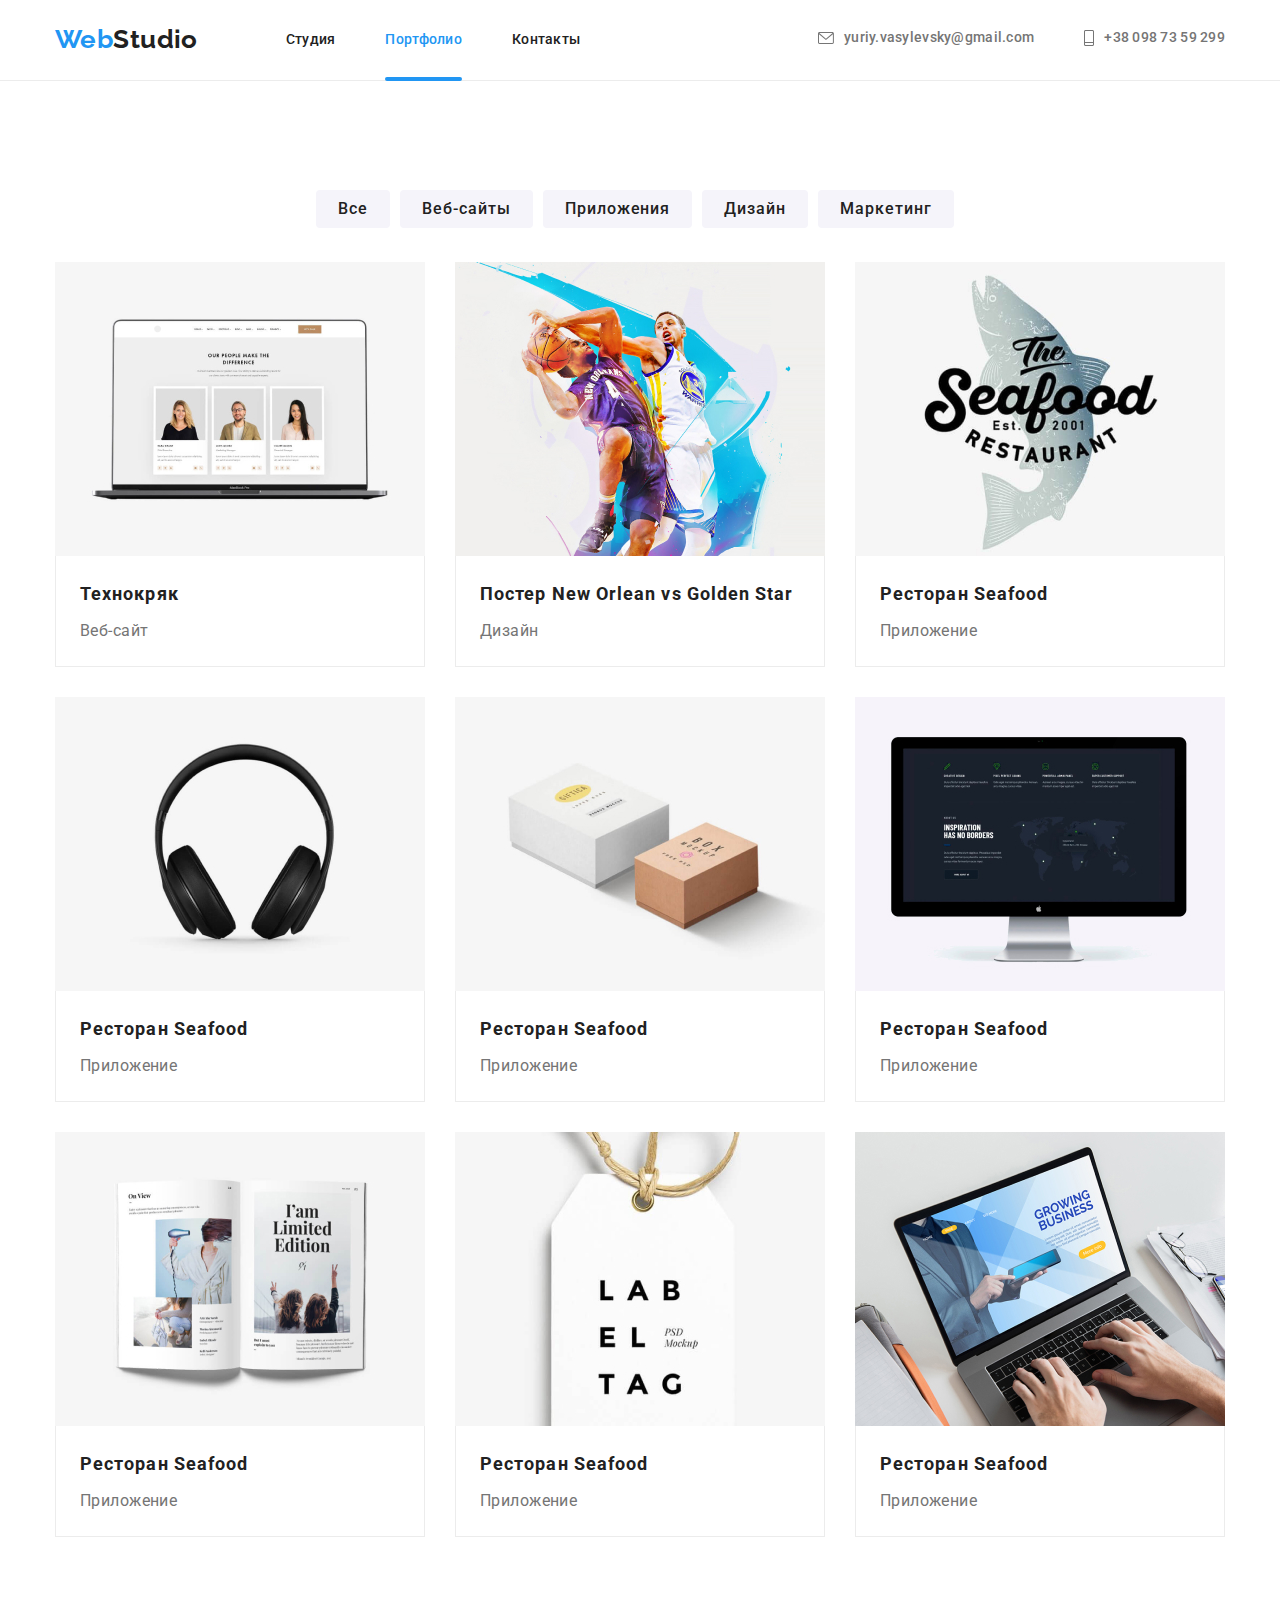
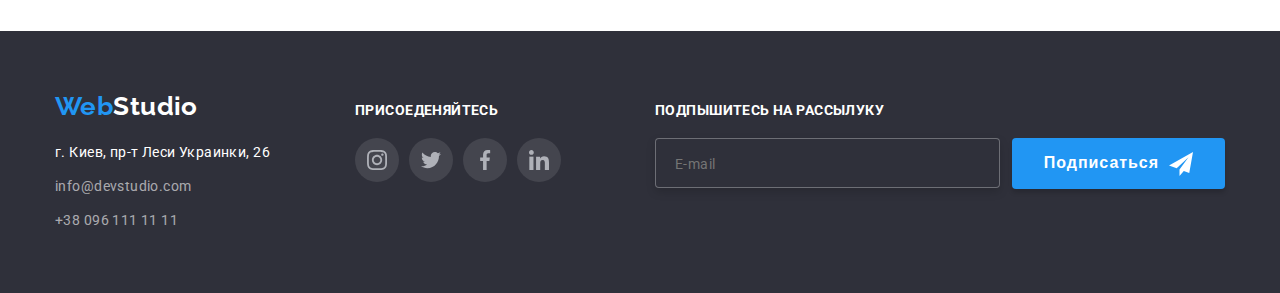
==== portfolio.html @ 7d5b7155 "тест 4" ====
<!DOCTYPE html>
<html lang="ru">

	<head>
		<meta charset="UTF-8">
		<meta http-equiv="X-UA-Compatible" content="IE=edge">
		<meta name="viewport" content="width=device-width, initial-scale=1.0">
		<title> WebStudio </title>
		<link rel="stylesheet" href="https://cdnjs.cloudflare.com/ajax/libs/modern-normalize/1.0.0/modern-normalize.min.css"
			integrity="sha512-ISS7cAi1PEhQ8jnbJpJZMd29NlhNj4AWYyLOSp2CE/CsHxTCu+r+t0D2yoJudVrd0/8fTVPUVDzY5Tvli75u/g=="
			crossorigin="anonymous">
		<link rel="preconnect" href="https://fonts.gstatic.com">
		<link
			href="https://fonts.googleapis.com/css2?family=Raleway:wght@700&family=Roboto:wght@400;500;700;900&display=swap"
			rel="stylesheet">
		<link rel="stylesheet" href="./css/styles.min.css">
	</head>

<body>
	<!-- шапка -->
	<header class="header">
		<div class="container">
			<a href="index.html" class="logo link"> <span class="logo-blue">Web</span>Studio</a>

			<nav class="navigation">
				<ul class="site-nav list">
					<li class="item ">
						<a href="/" class="link link-hover "> Студия </a>
					</li>

					<li class="item">
						<a href="portfolio.html" class="link link-hover current"> Портфолио </a>
					</li>

					<li class="item">
						<a href="/" class="link link-hover"> Контакты </a>
					</li>
				</ul>
			</nav>

			<ul class="contact-nav list">
				<li class="item">
					<a href="mailto:info@devstudio.com" class="link contact-nav-link">
						<svg class="icon-mail icon">
							<use href="./img/sprite.svg#icon-message"></use>
						</svg>
						yuriy.vasylevsky@gmail.com
					</a>
				</li>

				<li class="item">
					<a href="tel:+380961111111" class="link contact-nav-link">
						<svg class="icon-phone icon">
							<use href="./img/sprite.svg#icon-phone"></use>
						</svg>
						+38 098 73 59 299
					</a>
				</li>
			</ul>
		</div>

	</header>

	<!-- основна частина -->
	<Main>

		<!-- radio-button  -->
		<section class="filter">
			<div class="container">
				<ul class="filter-list list">
					<li class="item">
						<button type="button" class="button filter-button"> Все </button>
					</li>

					<li class="item">
						<button type="button" class="button filter-button"> Веб-сайты </button>
					</li>

					<li class="item">
						<button type="button" class="button filter-button"> Приложения </button>
					</li>

					<li class="item">
						<button type="button" class="button filter-button"> Дизайн </button>
					</li>

					<li class="item">
						<button type="button" class="button filter-button"> Маркетинг </button>
					</li>
				</ul>
			</div>
		</section>

		<section class="portfolio-section container section">
			<ul class="portfolio-section-list list grid">

				<li class="grid-item itemm">
					<a href="" class="link shesdov-link">
						<div class="img-expo">
							<img src="img/portfolio/img(7).jpg" alt=" ">
							<div class="portfolio-expo-position">
								<p class="expo-text">
									Технокряк это современная площадка распространения коронавируса.
									Компании используют эту платформу для цифрового шпионажа и атак
									на защищённые сервера конкурентов.
								</p>
							</div>
						</div>
						
						<div class="portfolio-expo">
							<h3 class="title"> Технокряк </h3>
							<p class="text">Веб-сайт</p>
						</div>
					</a>
				</li>

				<li class="grid-item itemm">
					<a href="" class="link shesdov-link">
						<div class="img-expo">
							<img src="img/portfolio/img(8).jpg" alt=" ">
							<div class="portfolio-expo-position">
								<p class="expo-text">
									Технокряк это современная площадка распространения коронавируса.
									Компании используют эту платформу для цифрового шпионажа и атак
									на защищённые сервера конкурентов.
								</p>
							</div>
						</div>
						<div class="portfolio-expo">
							<h3 class="title">Постер New Orlean vs Golden Star</h3>
							<p class="text">Дизайн</p>
						</div>

					</a>
				</li>

				<li class="grid-item itemm">
					<a href="" class="link shesdov-link">
						<div class="img-expo">
							<img src="img/portfolio/img(9).jpg" alt=" ">
							<div class="portfolio-expo-position">
								<p class="expo-text">
									Технокряк это современная площадка распространения коронавируса.
									Компании используют эту платформу для цифрового шпионажа и атак
									на защищённые сервера конкурентов.
								</p>
							</div>
						</div>
						<div class="portfolio-expo">
							<h3 class="title">Ресторан Seafood</h3>
							<p class="text">Приложение</p>
						</div>
					</a>
				</li>

				<li class="grid-item">
					<a href="" class="link shesdov-link">
						<div class="img-expo">
							<img src="img/portfolio/img(10).jpg" alt=" ">
							<div class="portfolio-expo-position">
								<p class="expo-text">
									Технокряк это современная площадка распространения коронавируса.
									Компании используют эту платформу для цифрового шпионажа и атак
									на защищённые сервера конкурентов.
								</p>
							</div>
						</div>
						<div class="portfolio-expo">
							<h3 class="title">Ресторан Seafood</h3>
							<p class="text">Приложение</p>
						</div>
					</a>
				</li>

				<li class="grid-item">
					<a href="" class="link shesdov-link">
						<div class="img-expo">
							<img src="img/portfolio/img(11).jpg" alt=" ">
							<div class="portfolio-expo-position">
								<p class="expo-text">
									Технокряк это современная площадка распространения коронавируса.
									Компании используют эту платформу для цифрового шпионажа и атак
									на защищённые сервера конкурентов.
								</p>
							</div>
						</div>
						<div class="portfolio-expo">
							<h3 class="title">Ресторан Seafood</h3>
							<p class="text">Приложение</p>
						</div>
					</a>
				</li>

				<li class="grid-item">
					<a href="" class="link shesdov-link">
						<div class="img-expo">
							<img src="img/portfolio/img(12).jpg" alt=" ">
							<div class="portfolio-expo-position">
								<p class="expo-text">
									Технокряк это современная площадка распространения коронавируса.
									Компании используют эту платформу для цифрового шпионажа и атак
									на защищённые сервера конкурентов.
								</p>
							</div>
						</div>
						<div class="portfolio-expo">
							<h3 class="title">Ресторан Seafood</h3>
							<p class="text">Приложение</p>
						</div>
					</a>
				</li>

				<li class="grid-item">
					<a href="" class="link shesdov-link">
						<div class="img-expo">
							<img src="img/portfolio/img(13).jpg" alt=" ">
							<div class="portfolio-expo-position">
								<p class="expo-text">
									Технокряк это современная площадка распространения коронавируса.
									Компании используют эту платформу для цифрового шпионажа и атак
									на защищённые сервера конкурентов.
								</p>
							</div>
						</div>
						<div class="portfolio-expo">
							<h3 class="title">Ресторан Seafood</h3>
							<p class="text">Приложение</p>
						</div>
					</a>
				</li>

				<li class="grid-item">
					<a href="" class="link shesdov-link">
						<div class="img-expo">
							<img src="img/portfolio/img(14).jpg" alt=" ">
							<div class="portfolio-expo-position">
								<p class="expo-text">
									Технокряк это современная площадка распространения коронавируса.
									Компании используют эту платформу для цифрового шпионажа и атак
									на защищённые сервера конкурентов.
								</p>
							</div>
						</div>
						<div class="portfolio-expo">
							<h3 class="title">Ресторан Seafood</h3>
							<p class="text">Приложение</p>
						</div>
					</a>
				</li>

				<li class="grid-item">
					<a href="" class="link shesdov-link">
						<div class="img-expo">
							<img src="img/portfolio/img(15).jpg" alt=" ">
							<div class="portfolio-expo-position">
								<p class="expo-text">
									Технокряк это современная площадка распространения коронавируса.
									Компании используют эту платформу для цифрового шпионажа и атак
									на защищённые сервера конкурентов.
								</p>
							</div>
						</div>
						<div class="portfolio-expo">
							<h3 class="title">Ресторан Seafood</h3>
							<p class="text">Приложение</p>
						</div>
					</a>
				</li>
			</ul>
		</section>
	</Main>

	<!-- подвал -->
	<footer class="footer">
		<div class="container">
			<div class="flex">
				<div class="adres">
					<a href="/" class="logo link"> <span class="logo-blue">Web</span>Studio</a>

					<ul class="footer-list list">
						<li class="item">
							<a href="https://g.page/goitua?share" class="link-adres">г. Киев, пр-т Леси Украинки, 26</a>
						</li>

						<li class="item">
							<a href="mailto:info@devstudio.com" class="link"> info@devstudio.com </a>
						</li>

						<li class="item">
							<a href="tel:+380961111111" class="link"> +38 096 111 11 11 </a>
						</li>
					</ul>
				</div>

				<div class="footer-social-list  ">
					<h2 class="footer-section-titlle"> Присоеденяйтесь</h2>

					<ul class="social-list list">
						<li class="social-item">
							<a href="" class="social-link">
								<svg class="social-icon">
									<use href="../img/sprite.svg#icon-instagram"></use>
								</svg>
							</a>
						</li>

						<li class="social-item">
							<a href="" class="social-link">
								<svg class="social-icon">
									<use href="../img/sprite.svg#icon-twitter"></use>
								</svg>
							</a>
						</li>

						<li class="social-item">
							<a href="" class="social-link">
								<svg class="social-icon">
									<use href="../img/sprite.svg#icon-facebook"></use>
								</svg>
							</a>
						</li>

						<li class="social-item">
							<a href="" class="social-link">
								<svg class="social-icon">
									<use href="../img/sprite.svg#icon-linkedin"></use>
								</svg>
							</a>
						</li>
					</ul>
				</div>

				<div class="podpiska">
					<h2 class="footer-section-titlle">Подпышитесь на рассылуку</h2>
					<form class="form">
						<input type="email" class="input-mail" name="mail" id="mail" placeholder=" ">
						<label for="mail" class="label-email">E-mail</label>

						<button type="button" class="button main-button">
							Подписаться
							<svg class="btn-icon">
								<use href="../img/sprite.svg#icon-send"></use>
							</svg>
						</button>
					</form>
				</div>
			</div>
		</div>
	</footer>
</body>

</html>
---- css/styles.min.css ----
:root{--main-text-color: #757575;--main-title-color:  #212121;--main-accente-color: #2196F3;--white-color: #FFFFFF;--maim-bg-color: #F5F4FA;--accente-bg-color: #2F303A;--main-icon-color:#AFB1B8;--grid-item:1;--grid-margin: 30px;--transform-time: 250ms}body{color:var(--main-text-color);font-family:Roboto, sans-serif;letter-spacing:0.03em;font-size:14px;font-style:normal;margin:0}img{display:block;width:100%;height:auto}html{box-sizing:border-box}*,*::before,*::after{box-sizing:inherit}h1,h2,h3,p{margin-top:0;margin-bottom:0}.list{list-style:none;padding-left:0;margin-top:0;margin-bottom:0}.link{text-decoration:none}.visually-hidden{position:absolute !important;clip:rect(1px 1px 1px 1px);clip:rect(1px, 1px, 1px, 1px);padding:0 !important;border:0 !important;height:1px !important;width:1px !important;overflow:hidden}.container{width:100%;padding-left:15px;padding-right:15px;margin-left:auto;margin-right:auto}@media screen and (min-width: 480px){.container{width:480px}}@media screen and (min-width: 768px){.container{width:768px}}@media screen and (min-width: 1200px){.container{width:1200px}}.button{color:var(--main-title-color);background:var(--white-color);font-weight:700;font-size:16px;line-height:1.88;display:flex;align-items:center;letter-spacing:0.06em;transition:color var(--transform-time) linear,background-color var(--transform-time) linear,box-shadow var(--transform-time) linear;border:0;border-radius:4px;cursor:pointer}.main-button{padding:10px 32px;color:var(--white-color);background:var(--main-accente-color);box-shadow:0px 4px 4px rgba(0,0,0,0.15)}.section-hero .button{position:relative;overflow:hidden;margin-top:30px;margin-left:auto;margin-right:auto}.main-button:hover,.main-button:focus{background:var(--white-color);color:var(--main-title-color)}.filter-button{font-family:Roboto, serif;font-weight:500;line-height:1.62;background:var(--maim-bg-color);padding:6px 22px}.filter-button:hover,.filter-button:focus{background:var(--main-accente-color);color:var(--white-color);box-shadow:0px 3px 1px rgba(0,0,0,0.1),0px 1px 2px rgba(0,0,0,0.08),0px 2px 2px rgba(0,0,0,0.12)}.section-hero .button::before,.section-hero .button::after{content:"";display:block;width:20px;height:20px;transition:transform var(--transform-time) linear}.section-hero .button::before{margin-right:10px;background-image:url(../img/svg/twitter.svg)}.section-hero .button::after{position:absolute;left:32px;top:50%;transform:translateY(calc(-50% + 35px));background-image:url(../img/svg/instagram.svg)}.section-hero .button:hover:before{transform:translateY(-35px)}.section-hero .button:hover::after{transform:translateY(-50%)}.logo{color:var(--main-title-color);font-family:Raleway, sans-serif;font-weight:700;font-size:26px;line-height:1.19}@media screen and (min-width: 480px) and (max-width: 1199px){.logo{font-size:24px}}.backdrop{position:fixed;top:0;left:0;width:100%;height:100%;background-color:rgba(48,49,59,0.507);z-index:100;overflow-y:scroll}.modal{position:absolute;top:50%;left:50%;transform:translate(-50%, -50%);width:100%;max-width:528px;background-color:#fff;border-radius:4px;box-shadow:0px 1px 3px rgba(0,0,0,0.12),0px 1px 1px rgba(0,0,0,0.14),0px 2px 1px rgba(0,0,0,0.2)}@media screen and (max-width: 479px){.modal{width:calc(100% - 30px)}}@media screen and (min-width: 480px) and (max-width: 1199px){.modal{width:100%;max-width:450px}}.is-hidden{opacity:0;visibility:hidden;pointer-events:none}.modal .form{position:relative;display:flex;flex-direction:column;padding:40px}.modal .icon{width:18px;height:18px;margin-right:0;fill:#2a2a2a}.btn-close{position:absolute;top:8px;right:8px;z-index:3;width:30px;height:30px;background-color:#fff;border-radius:50%;border:1px solid rgba(0,0,0,0.1);padding:6px 9px 6px 5px}.btn-close:hover .icon,.btn-close:focus .icon{fill:#2196F3}.form-title{font-weight:700;font-size:20px;line-height:1.15;text-align:center;color:#212121;margin-bottom:12px}.form-field{position:relative;display:flex;flex-direction:column;margin-bottom:10px;margin-bottom:10px;font-weight:400;font-size:12px;line-height:1.16;letter-spacing:0.01em;color:var(--main-text-color)}.form-label{margin-bottom:5px;font-weight:400;font-size:12px;line-height:1.16;letter-spacing:0.01em;color:var(--main-text-color)}.form-input{height:40px;border:1px solid rgba(33,33,33,0.2);border-radius:4px;outline-color:var(--main-accente-color);margin-top:4px;padding-left:42px}.form-field:focus-within .form-icon{fill:var(--main-accente-color)}.form-icon{position:absolute;top:50%;left:12px;width:18px;height:18px;fill:black}.textarea{height:120px;width:100%;border:1px solid rgba(33,33,33,0.2);box-sizing:border-box;border-radius:4px;margin-bottom:20px;resize:none;padding:12px 16px;outline-color:var(--main-accente-color);margin-top:4px}.textarea::placeholder{font-weight:400;font-size:12px;line-height:1.16px;letter-spacing:0.01em;color:rgba(117,117,117,0.5);padding:9px 0px}.form-input-checkbox{margin-right:4px}.form-label-checkbox{position:relative;display:flex;align-items:center;justify-content:center;margin-bottom:20px}.form-label-checkbox .text{font-size:14px;letter-spacing:0.03em;font-weight:400;line-height:1.71;color:var(--main-text-color)}@media screen and (max-width: 1199px){.form-label-checkbox .text{font-size:12px}}.check-icon{display:inline-block;max-width:16px;width:100%;height:15px;border:2px solid #212121;background-color:#fff;border-radius:4px;margin-right:9px;cursor:pointer}.form-input-checkbox:checked+.check-icon{background-image:url(../img/form-svg/check.svg);background-color:var(--main-accente-color);background-origin:border-box;background-size:contain;border-color:var(--main-accente-color)}.form-label-checkbox .linck{color:var(--main-accente-color);margin-left:2px}.modal .button{padding:10px 56px;margin-top:30px;margin-left:auto;margin-right:auto}@media screen and (min-width: 480px){.form{display:flex;flex-direction:column;position:relative;width:100%}}@media screen and (min-width: 1200px){.form{display:flex;flex-direction:row;margin-top:0}}.input-mail::placeholder{font-family:Roboto;font-weight:400;font-size:16px;line-height:1.25;display:flex;align-items:center;color:rgba(255,255,255,0.6)}.input-mail{display:flex;padding:15px;width:100%;height:50px;background-color:var(--accente-bg-color);border:1px solid rgba(255,255,255,0.3);filter:drop-shadow(0px 4px 4px rgba(0,0,0,0.15));border-radius:4px;margin-right:12px;outline-color:var(--main-accente-color)}@media screen and (min-width: 768px){.input-mail{width:450px}}@media screen and (min-width: 1200px){.input-mail{max-width:358px;width:100%}}.label-email{position:absolute;top:50%;left:20px;transform:translateY(-50%);transition:transform var(--transform-time) linear}.form:focus-within .label-email,.input-mail:not(:placeholder-shown)+.label-email{transform:translate(-21px, -40px)}.btn-icon{width:24px;height:24px;fill:var(--white-color);margin-left:10px;transition:fill var(--transform-time) linear}.button:hover .btn-icon{fill:var(--main-title-color)}.icon{fill:currentColor;margin-right:10px}.icon-mail{width:16px;height:12px}.icon-phone{width:10px;height:16px}.social-icon{width:20px;height:20px;fill:#AFB1B8;transition:fill var(--transform-time) linear}.social-link{width:44px;height:44px;display:flex;justify-content:center;align-items:center;background-color:var(--white-color);border-radius:50%;transition:background-color var(--transform-time) linear}.social-link:hover .social-icon,.social-link:focus .social-icon{fill:var(--white-color)}.social-link:hover,.social-link:focus{background-color:var(--main-accente-color)}.shesdov-link{display:flex;flex-direction:column;justify-content:stretch}.shesdov-link:hover,.shesdov-link:focus{background:#FFFFFF;box-sizing:border-box;box-shadow:0px 1px 1px rgba(0,0,0,0.12),0px 4px 4px rgba(0,0,0,0.06),1px 4px 6px rgba(0,0,0,0.16)}.img-expo{position:relative;overflow:hidden}.portfolio-expo-position{position:absolute;top:0;width:100%;height:100%;padding-right:24px;padding-left:24px;display:flex;align-items:center;background-color:rgba(33,150,243,0.9);opacity:0;transform:translateY(100%);transition:transform var(--transform-time) linear,opacity var(--transform-time) linear,background-color var(--transform-time) linear}.shesdov-link:hover .portfolio-expo-position{opacity:1;transform:translateY(0%)}.expo-text{font-weight:400;font-size:18px;line-height:1.56;color:#FFFFFF}.icon-menu{width:40px;height:40px}.button-menu{display:inline-flex;margin:0;padding:0;border:none;background-color:transparent;z-index:110}@media screen and (min-width: 768px){.button-menu{display:none}}.button-menu .icon-close-menu{display:none}.button-menu.is-open .icon-close-menu{display:block}.button-menu.is-open .icon-open-menu{display:none}.button-menu.is-open{position:fixed;top:15px;right:15px}.mobile-container{position:relative;height:100%;width:100%;display:flex;flex-direction:column;justify-content:flex-end;padding:48px 40px}.mobile-menu{position:fixed;display:none;top:0;left:0;z-index:100;width:100%;height:100vh;background-color:#fff;overflow:hidden}.mobile-menu.is-open{display:block}.site-nav-mobile{margin-bottom:auto}.site-nav-mobile .link{color:var(--main-title-color);font-weight:500;font-size:40px;line-height:1.14;letter-spacing:0.02em;transition:color var(--transform-time) linear}@media screen and (max-width: 479px){.site-nav-mobile .link{font-size:30px}}.site-nav-mobile .item:not(:last-child){margin-bottom:30px}.contact-nav-mobile .link{color:var(--main-text-color);font-weight:500;font-size:34px;line-height:1.14;letter-spacing:0.02em;transition:color var(--transform-time) linear}@media screen and (max-width: 479px){.contact-nav-mobile .link{font-size:22px}}.contact-nav-mobile .linck-font{font-size:24px}@media screen and (max-width: 479px){.contact-nav-mobile .linck-font{font-size:18px}}.contact-nav-mobile .item{margin-bottom:20px}.mobile-social{display:flex;margin-top:64px}.mobile-social .link{font-weight:500;font-size:18px;line-height:1.22;letter-spacing:0.02em;color:#2196F3}@media screen and (max-width: 479px){.mobile-social .link{font-size:12px}}.mobile-social .item{margin-right:20px}.grid{display:flex;flex-wrap:wrap;margin-top:calc(-1 * var(--grid-margin));margin-left:calc(-1 * var(--grid-margin))}.grid-item{margin-top:var(--grid-margin);margin-left:var(--grid-margin);flex-basis:calc(100% / var(--grid-item) - var(--grid-margin))}.section{padding-bottom:94px}.header{top:0;left:0;right:0;padding-top:24px;padding-bottom:25px;border-bottom:1px solid #ECECEC;background-color:#fff;z-index:100}@media screen and (max-width: 767px){.header{padding-top:5px;padding-bottom:5px}}.header .container{display:flex;align-items:center}@media screen and (max-width: 1199px){.header .container{justify-content:space-between}}@media screen and (min-width: 1200px){.header .container{justify-content:flex-end}}@media screen and (min-width: 1200px){.header .logo{margin-right:88px}}.site-nav .item:not(:last-child),.contact-nav .item:not(:last-child){margin-right:50px}@media screen and (min-width: 480px) and (max-width: 1199px){.contact-nav .item:not(:last-child){margin-right:0}}@media screen and (min-width: 480px) and (max-width: 1199px){.contact-nav .item:last-child{margin-top:10px}}@media screen and (min-width: 1200px){.contact-nav{margin-left:auto}}.site-nav,.contact-nav{display:inline-flex;transition:color var(--transform-time) linear}@media screen and (max-width: 767px){.site-nav,.contact-nav{display:none}}@media screen and (min-width: 768px) and (max-width: 1199px){.contact-nav{flex-direction:column;display:inline-flex}}.logo-blue{color:var(--main-accente-color)}.site-nav .link{color:var(--main-title-color);font-weight:500;font-size:14px;line-height:1.14;letter-spacing:0.02em;transition:color var(--transform-time) linear}.site-nav .link:hover,.site-nav .link:focus,.contact-nav .link:hover,.contact-nav .link:focus{color:var(--main-accente-color)}.contact-nav .link{color:var(--main-text-color);font-weight:500;font-size:14px;line-height:1.14;letter-spacing:0.02em;transition:color var(--transform-time) linear}@media screen and (min-width: 480px) and (max-width: 1199px){.contact-nav .link{font-size:12px}}.contact-nav-link{display:inline-flex;align-items:center}.link-hover:after{position:absolute;content:"";display:block;width:100%;height:4px;background-color:var(--main-accente-color);bottom:-33px;border-radius:4px;opacity:0;transition:opacity var(--transform-time) linear}.link-hover:hover:after{opacity:1}.header .current{color:var(--main-accente-color)}.header .current::after{position:absolute;content:"";display:block;width:100%;height:4px;background-color:currentColor;bottom:-33px;border-radius:4px;opacity:1}.navigation .item{position:relative}.content-hero{max-width:696px;margin-left:auto;margin-right:auto;text-align:center}@media screen and (max-width: 1199px){.content-hero{max-width:360px}}.section-hero{padding-top:200px;padding-bottom:200px;background-image:linear-gradient(#C4C4C4, #C4C4C4);background-image:linear-gradient(rgba(47,48,58,0.4), rgba(47,48,58,0.4)),url(../img/bg/bg.jpg);background-repeat:no-repeat;background-size:cover;max-width:1600px;background-position:center;margin-right:auto;margin-left:auto}.hero-title{color:var(--white-color);font-weight:900;font-size:44px;line-height:1.36;text-align:center;letter-spacing:0.06em;text-transform:uppercase}@media screen and (max-width: 1199px){.hero-title{font-size:26px}}.section-advantages{padding-top:94px;padding-bottom:94px}.section-advantages-list .title{color:var(--main-title-color);font-weight:700;font-size:14px;line-height:1.14;text-transform:uppercase}.section-advantages-list .text{font-weight:400;font-size:14px;line-height:1.71}.section-advantages .grid-item{--grid-item:1}@media screen and (min-width: 768px){.section-advantages .grid-item{--grid-item:2}}@media screen and (min-width: 1200px){.section-advantages .grid-item{--grid-item:4}}.section-advantages-item::before{content:" ";display:block;height:120px;background-position:center;margin-bottom:30px;background-color:var(--maim-bg-color);border-radius:10px;background-repeat:no-repeat}.antenna:before{background-image:url(../img/svg/antenna.svg)}.diagram:before{background-image:url(../img/svg/diagram.svg)}.clock:before{background-image:url(../img/svg/clock.svg)}.astronaut:before{background-image:url(../img/svg/astronaut.svg)}@media screen and (max-width: 1199px){.section-work{display:none;background-color:aqua}}.section-work .grid-item{--grid-item:3}.section-titlle{color:var(--main-title-color);font-weight:700;font-size:36px;line-height:1.17;text-align:center;margin-bottom:50px}.work-thumb{position:relative}.work-position{position:absolute;bottom:0;left:0;width:100%;height:70px;background-color:rgba(47,48,58,0.8);display:flex;align-items:center;justify-content:center}.work-position .footer-section-titlle{margin:0}.section-teem{background-color:var(--maim-bg-color)}.section-teem .grid-item{--grid-item:1}@media screen and (min-width: 768px){.section-teem .grid-item{--grid-item:2}}@media screen and (min-width: 1200px){.section-teem .grid-item{--grid-item:4}}.section-teem-list .title{color:var(--main-title-color);font-weight:500;font-size:16px;line-height:1.19;text-align:center}.section-teem-list .text{font-weight:400;font-size:16px;line-height:19px;text-align:center}.team-expo .title{text-align:center;padding-top:30px;padding-bottom:10px}.team-expo .text{padding-bottom:30px;margin:0}.team-expo{text-align:center}.section-teem-list .item{background:#FFFFFF;box-shadow:0px 1px 3px rgba(0,0,0,0.12),0px 1px 1px rgba(0,0,0,0.14),0px 2px 1px rgba(0,0,0,0.2);border-radius:0px 0px 4px 4px}.social-list{display:inline-flex;text-align:center;margin-bottom:30px}.social-item:not(:last-child){margin-right:10px}.client-link{border:1px solid var(--main-icon-color);fill:var(--main-icon-color);border-radius:4px;height:90px;display:flex;justify-content:center;align-items:center;transition:border var(--transform-time) linear}.section-client .grid-item{--grid-item:2}@media screen and (min-width: 768px){.section-client .grid-item{--grid-item:3}}@media screen and (min-width: 1200px){.section-client .grid-item{--grid-item:6}}.client-link .icon{fill:var(--main-text-color);transition:fill var(--transform-time) linear}.client-link:hover .icon,.client-link:focus .icon{fill:var(--main-accente-color)}.client-link:hover,.client-link:focus{--main-icon-color:var(--main-accente-color)}.list-client li:nth-child(1) svg{width:45px;height:50px}.list-client li:nth-child(2) svg{width:40px;height:52px}.list-client li:nth-child(3) svg{width:41px;height:43px}.list-client li:nth-child(4) svg{width:80px;height:42px}.list-client li:nth-child(5) svg{width:59px;height:47px}.list-client li:nth-child(6) .icon{width:88px;height:45px}.footer{background:var(--accente-bg-color)}.footer-section-titlle{font-weight:700;line-height:1.14;text-transform:uppercase;color:#FFFFFF;font-size:14px;margin-bottom:20px}.footer .logo{color:var(--white-color);display:block;padding-top:60px}.footer-list{padding-top:20px;padding-bottom:60px}@media screen and (max-width: 767px){.footer-list{text-align:center}}.link-adres{color:var(--white-color);font-weight:400;font-size:14px;line-height:1.71;text-decoration:none;transition:color var(--transform-time) linear}.footer-list .link{color:rgba(255,255,255,0.6);font-weight:400;font-size:14px;line-height:1.71;transition:color var(--transform-time) linear}.footer-list .link:hover,.footer-list .link:focus,.link-adres:hover,.link-adres:focus{color:var(--main-accente-color)}.footer-list .item:not(:last-child){padding-bottom:10px}.flex{display:flex;flex-direction:column;justify-content:center;align-items:center}@media screen and (min-width: 768px){.flex{display:flex;flex-direction:row;flex-wrap:wrap;justify-content:space-around;align-items:baseline}}@media screen and (min-width: 1200px){.flex{display:flex;flex-direction:row;justify-content:space-between;align-items:baseline}}.footer .grid{--grid-item: 3}@media screen and (max-width: 767px){.adres{display:flex;align-items:center;flex-direction:column}}@media screen and (min-width: 768px) and (max-width: 1199px){.adres{flex-basis:calc(100% - 30px)/2;text-align:center}}@media screen and (min-width: 1200px){.adres{flex-basis:calc(50% / 2 - 45px)}}@media screen and (max-width: 767px){.footer-social-list{display:flex;align-items:center;flex-direction:column;margin-bottom:60px}}@media screen and (min-width: 768px) and (max-width: 1199px){.footer-social-list{flex-basis:calc(100% - 30px)/2;text-align:center}}@media screen and (min-width: 1200px){.footer-social-list{flex-basis:calc(50% / 2 - 45px)}}@media screen and (max-width: 767px){.podpiska{text-align:center;flex-direction:column;width:100%}}@media screen and (min-width: 768px) and (max-width: 1199px){.podpiska{text-align:center}}@media screen and (min-width: 1200px){.podpiska{flex-basis:calc(50% - 15px)}}@media screen and (max-width: 767px){.footer .button{margin-top:20px;margin-bottom:30px;margin-right:auto;margin-left:auto}}@media screen and (min-width: 768px) and (max-width: 1199px){.footer .button{margin-top:20px;margin-bottom:30px;margin-right:auto;margin-left:auto}}.footer .social-link{background:rgba(255,255,255,0.1)}.footer .social-link:hover,.footer .social-link:focus{background:var(--main-accente-color)}.portfolio-section .title{color:var(--main-title-color);font-weight:700;font-size:18px;line-height:2.0;letter-spacing:0.06em}.portfolio-section .text{font-weight:400;font-size:16px;line-height:1.87;color:#757575}.portfolio-section .grid-item{--grid-item:1}@media screen and (min-width: 768px){.portfolio-section .grid-item{--grid-item:2}}@media screen and (min-width: 1200px){.portfolio-section .grid-item{--grid-item:3}}.portfolio-expo{border-left:1px solid #ECECEC;border-right:1px solid #ECECEC;border-bottom:1px solid #ECECEC;padding:20px 24px;display:inline-block}.portfolio-section-list li{display:inline-block;vertical-align:top}.portfolio-expo .text{margin:0;padding-top:4px;vertical-align:middle}.filter{padding-top:94px;padding-bottom:34px}.filter-list{display:flex;flex-wrap:wrap;align-items:center}@media screen and (min-width: 768px){.filter-list{justify-content:center}}.filter-list .item{margin-right:10px;margin-top:15px}
/*# sourceMappingURL=styles.min.css.map */
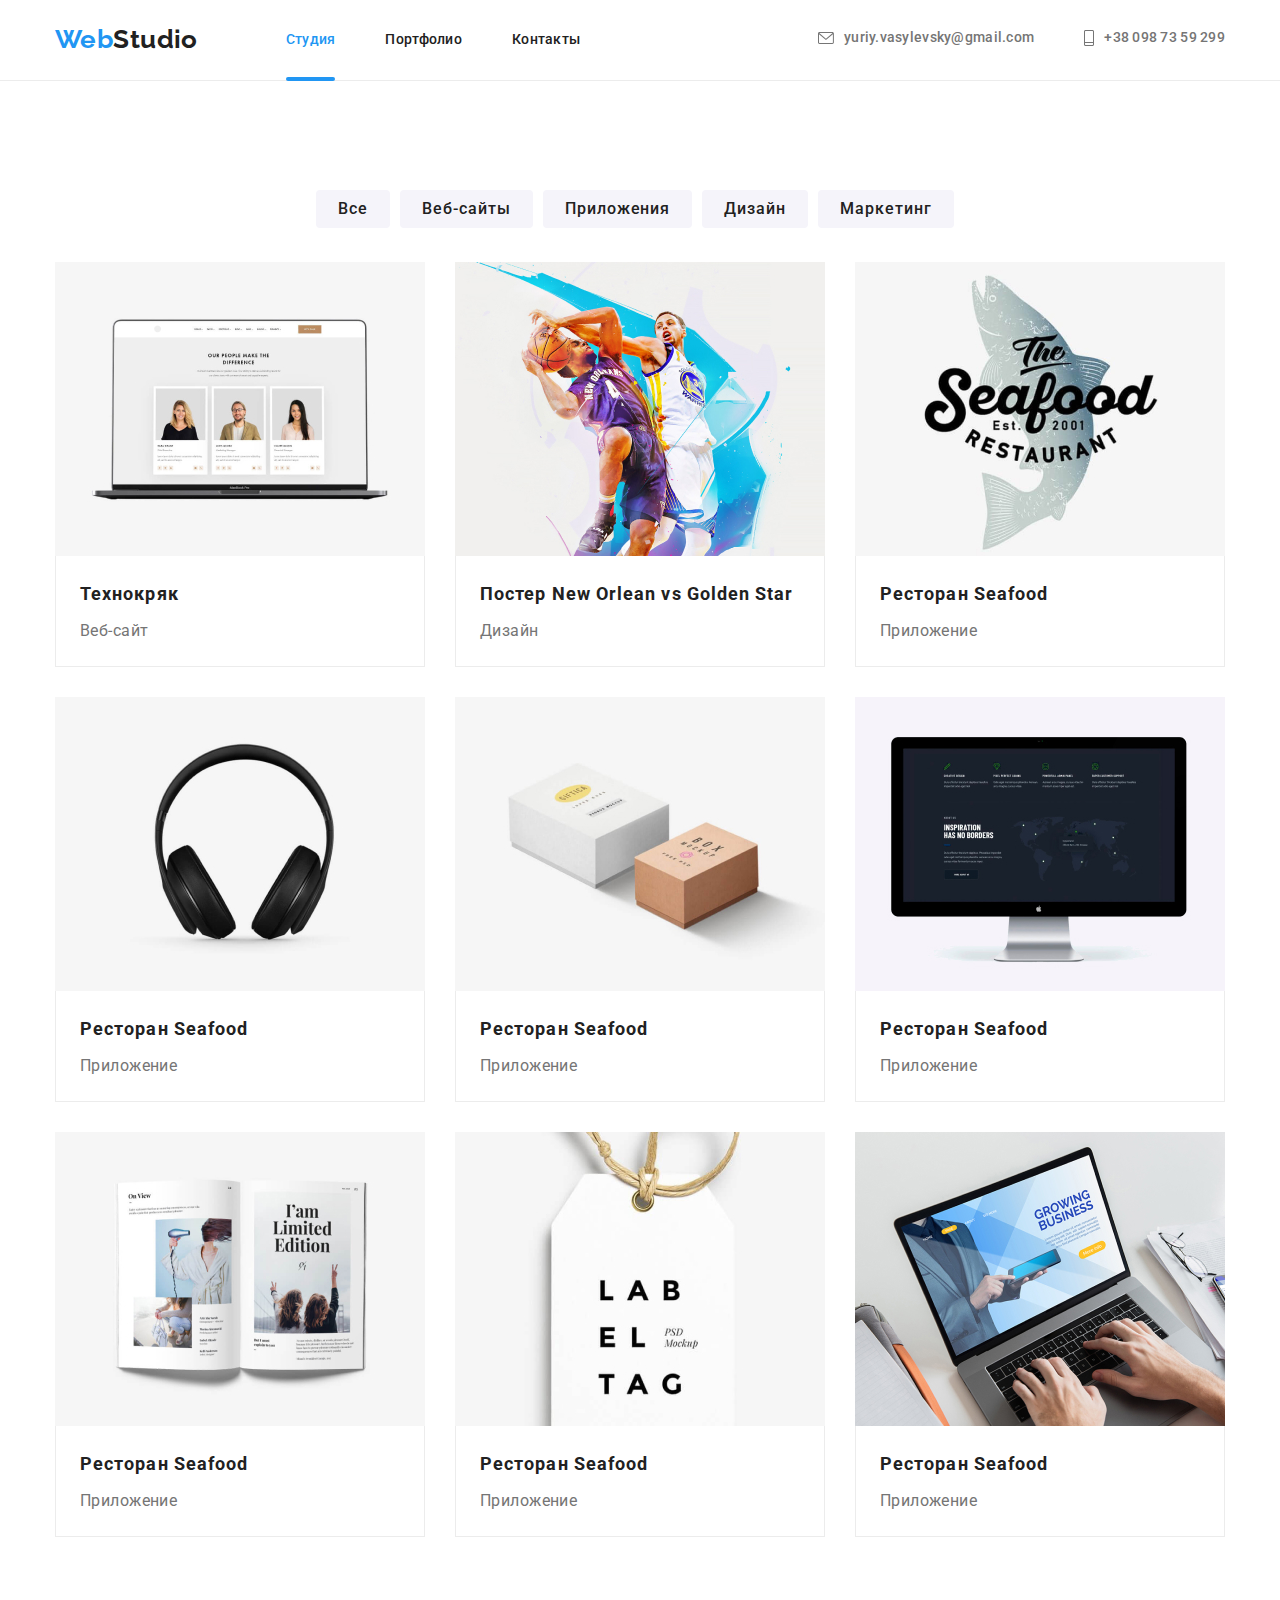
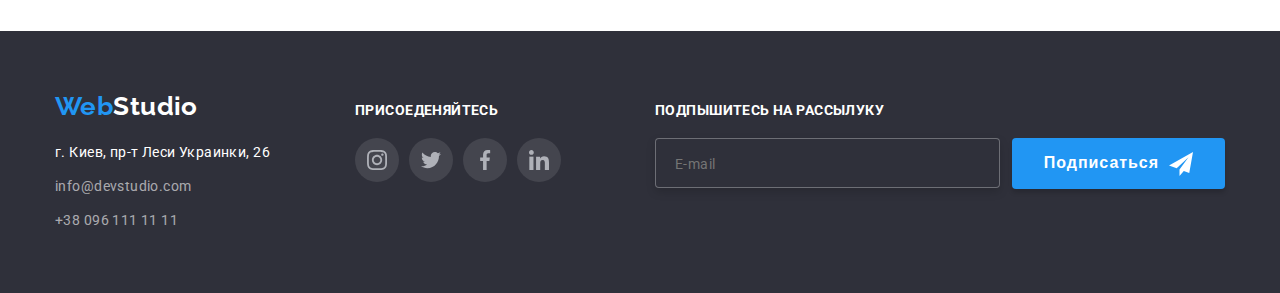
==== commit c61e4b9b: "тест 5" ====
--- a/portfolio.html
+++ b/portfolio.html
@@ -25,15 +25,15 @@
 			<nav class="navigation">
 				<ul class="site-nav list">
 					<li class="item ">
-						<a href="/" class="link link-hover "> Студия </a>
-					</li>
-
-					<li class="item">
-						<a href="portfolio.html" class="link link-hover current"> Портфолио </a>
-					</li>
-
-					<li class="item">
-						<a href="/" class="link link-hover"> Контакты </a>
+						<a href="/" class="link link-hover current">Студия</a>
+					</li>
+
+					<li class="item">
+						<a href="portfolio.html" class="link link-hover">Портфолио</a>
+					</li>
+
+					<li class="item">
+						<a href="/" class="link link-hover">Контакты</a>
 					</li>
 				</ul>
 			</nav>
@@ -57,9 +57,63 @@
 					</a>
 				</li>
 			</ul>
+
+			<button class="button-menu " tepe="button" aria-expanded="false" data-menu-button > 
+				<svg class="icon-menu"
+				aria-label="кнопка открития меню">
+					<use class="icon-open-menu" href="./img/sprite.svg#icon-menu"></use>
+					<use class="icon-close-menu" href="./img/sprite.svg#icon-close-menu"></use>
+				</svg>
+			</button>
 		</div>
-
 	</header>
+
+	<div class="mobile-menu " data-menu>
+		<div class="mobile-container"> 
+			<ul class="site-nav-mobile list">
+				<li class="item">
+					<a href="/" class="link link-hover current">Студия</a>
+				</li>
+
+				<li class="item">
+					<a href="portfolio.html" class="link link-hover">Портфолио</a>
+				</li>
+
+				<li class="item">
+					<a href="/" class="link link-hover">Контакты</a>
+				</li>
+			</ul>
+
+			<ul class="contact-nav-mobile list">
+				<li class="item">
+					<a href="tel:+380961111111" class="link ">
+						+38 098 73 59 299
+					</a>
+				</li>
+
+				<li class="item">
+					<a href="mailto:info@devstudio.com" class="link linck-font">
+						yuriy.vasylevsky@gmail.com
+					</a>
+				</li>
+			</ul>
+
+			<ul class="mobile-social list" >
+				<li class="item">
+					<a class="link" href="/">Instagram</a>
+				</li>
+				<li class="item">
+					<a class="link" href="/">Tvitter</a>
+				</li>
+				<li class="item">
+					<a class="link" href="/">Facebook</a>
+				</li>
+				<li class="item">
+					<a class="link" href="/">Linkedin</a>
+				</li>
+			</ul>
+		</div>
+	</div>
 
 	<!-- основна частина -->
 	<Main>
@@ -347,6 +401,9 @@
 			</div>
 		</div>
 	</footer>
+
+	<script src="./js/modal.js"></script>
+	<script src="./js/mobile-menu.js"></script>
 </body>
 
 </html>--- a/css/styles.min.css
+++ b/css/styles.min.css
@@ -1,2 +1,2 @@
-:root{--main-text-color: #757575;--main-title-color:  #212121;--main-accente-color: #2196F3;--white-color: #FFFFFF;--maim-bg-color: #F5F4FA;--accente-bg-color: #2F303A;--main-icon-color:#AFB1B8;--grid-item:1;--grid-margin: 30px;--transform-time: 250ms}body{color:var(--main-text-color);font-family:Roboto, sans-serif;letter-spacing:0.03em;font-size:14px;font-style:normal;margin:0}img{display:block;width:100%;height:auto}html{box-sizing:border-box}*,*::before,*::after{box-sizing:inherit}h1,h2,h3,p{margin-top:0;margin-bottom:0}.list{list-style:none;padding-left:0;margin-top:0;margin-bottom:0}.link{text-decoration:none}.visually-hidden{position:absolute !important;clip:rect(1px 1px 1px 1px);clip:rect(1px, 1px, 1px, 1px);padding:0 !important;border:0 !important;height:1px !important;width:1px !important;overflow:hidden}.container{width:100%;padding-left:15px;padding-right:15px;margin-left:auto;margin-right:auto}@media screen and (min-width: 480px){.container{width:480px}}@media screen and (min-width: 768px){.container{width:768px}}@media screen and (min-width: 1200px){.container{width:1200px}}.button{color:var(--main-title-color);background:var(--white-color);font-weight:700;font-size:16px;line-height:1.88;display:flex;align-items:center;letter-spacing:0.06em;transition:color var(--transform-time) linear,background-color var(--transform-time) linear,box-shadow var(--transform-time) linear;border:0;border-radius:4px;cursor:pointer}.main-button{padding:10px 32px;color:var(--white-color);background:var(--main-accente-color);box-shadow:0px 4px 4px rgba(0,0,0,0.15)}.section-hero .button{position:relative;overflow:hidden;margin-top:30px;margin-left:auto;margin-right:auto}.main-button:hover,.main-button:focus{background:var(--white-color);color:var(--main-title-color)}.filter-button{font-family:Roboto, serif;font-weight:500;line-height:1.62;background:var(--maim-bg-color);padding:6px 22px}.filter-button:hover,.filter-button:focus{background:var(--main-accente-color);color:var(--white-color);box-shadow:0px 3px 1px rgba(0,0,0,0.1),0px 1px 2px rgba(0,0,0,0.08),0px 2px 2px rgba(0,0,0,0.12)}.section-hero .button::before,.section-hero .button::after{content:"";display:block;width:20px;height:20px;transition:transform var(--transform-time) linear}.section-hero .button::before{margin-right:10px;background-image:url(../img/svg/twitter.svg)}.section-hero .button::after{position:absolute;left:32px;top:50%;transform:translateY(calc(-50% + 35px));background-image:url(../img/svg/instagram.svg)}.section-hero .button:hover:before{transform:translateY(-35px)}.section-hero .button:hover::after{transform:translateY(-50%)}.logo{color:var(--main-title-color);font-family:Raleway, sans-serif;font-weight:700;font-size:26px;line-height:1.19}@media screen and (min-width: 480px) and (max-width: 1199px){.logo{font-size:24px}}.backdrop{position:fixed;top:0;left:0;width:100%;height:100%;background-color:rgba(48,49,59,0.507);z-index:100;overflow-y:scroll}.modal{position:absolute;top:50%;left:50%;transform:translate(-50%, -50%);width:100%;max-width:528px;background-color:#fff;border-radius:4px;box-shadow:0px 1px 3px rgba(0,0,0,0.12),0px 1px 1px rgba(0,0,0,0.14),0px 2px 1px rgba(0,0,0,0.2)}@media screen and (max-width: 479px){.modal{width:calc(100% - 30px)}}@media screen and (min-width: 480px) and (max-width: 1199px){.modal{width:100%;max-width:450px}}.is-hidden{opacity:0;visibility:hidden;pointer-events:none}.modal .form{position:relative;display:flex;flex-direction:column;padding:40px}.modal .icon{width:18px;height:18px;margin-right:0;fill:#2a2a2a}.btn-close{position:absolute;top:8px;right:8px;z-index:3;width:30px;height:30px;background-color:#fff;border-radius:50%;border:1px solid rgba(0,0,0,0.1);padding:6px 9px 6px 5px}.btn-close:hover .icon,.btn-close:focus .icon{fill:#2196F3}.form-title{font-weight:700;font-size:20px;line-height:1.15;text-align:center;color:#212121;margin-bottom:12px}.form-field{position:relative;display:flex;flex-direction:column;margin-bottom:10px;margin-bottom:10px;font-weight:400;font-size:12px;line-height:1.16;letter-spacing:0.01em;color:var(--main-text-color)}.form-label{margin-bottom:5px;font-weight:400;font-size:12px;line-height:1.16;letter-spacing:0.01em;color:var(--main-text-color)}.form-input{height:40px;border:1px solid rgba(33,33,33,0.2);border-radius:4px;outline-color:var(--main-accente-color);margin-top:4px;padding-left:42px}.form-field:focus-within .form-icon{fill:var(--main-accente-color)}.form-icon{position:absolute;top:50%;left:12px;width:18px;height:18px;fill:black}.textarea{height:120px;width:100%;border:1px solid rgba(33,33,33,0.2);box-sizing:border-box;border-radius:4px;margin-bottom:20px;resize:none;padding:12px 16px;outline-color:var(--main-accente-color);margin-top:4px}.textarea::placeholder{font-weight:400;font-size:12px;line-height:1.16px;letter-spacing:0.01em;color:rgba(117,117,117,0.5);padding:9px 0px}.form-input-checkbox{margin-right:4px}.form-label-checkbox{position:relative;display:flex;align-items:center;justify-content:center;margin-bottom:20px}.form-label-checkbox .text{font-size:14px;letter-spacing:0.03em;font-weight:400;line-height:1.71;color:var(--main-text-color)}@media screen and (max-width: 1199px){.form-label-checkbox .text{font-size:12px}}.check-icon{display:inline-block;max-width:16px;width:100%;height:15px;border:2px solid #212121;background-color:#fff;border-radius:4px;margin-right:9px;cursor:pointer}.form-input-checkbox:checked+.check-icon{background-image:url(../img/form-svg/check.svg);background-color:var(--main-accente-color);background-origin:border-box;background-size:contain;border-color:var(--main-accente-color)}.form-label-checkbox .linck{color:var(--main-accente-color);margin-left:2px}.modal .button{padding:10px 56px;margin-top:30px;margin-left:auto;margin-right:auto}@media screen and (min-width: 480px){.form{display:flex;flex-direction:column;position:relative;width:100%}}@media screen and (min-width: 1200px){.form{display:flex;flex-direction:row;margin-top:0}}.input-mail::placeholder{font-family:Roboto;font-weight:400;font-size:16px;line-height:1.25;display:flex;align-items:center;color:rgba(255,255,255,0.6)}.input-mail{display:flex;padding:15px;width:100%;height:50px;background-color:var(--accente-bg-color);border:1px solid rgba(255,255,255,0.3);filter:drop-shadow(0px 4px 4px rgba(0,0,0,0.15));border-radius:4px;margin-right:12px;outline-color:var(--main-accente-color)}@media screen and (min-width: 768px){.input-mail{width:450px}}@media screen and (min-width: 1200px){.input-mail{max-width:358px;width:100%}}.label-email{position:absolute;top:50%;left:20px;transform:translateY(-50%);transition:transform var(--transform-time) linear}.form:focus-within .label-email,.input-mail:not(:placeholder-shown)+.label-email{transform:translate(-21px, -40px)}.btn-icon{width:24px;height:24px;fill:var(--white-color);margin-left:10px;transition:fill var(--transform-time) linear}.button:hover .btn-icon{fill:var(--main-title-color)}.icon{fill:currentColor;margin-right:10px}.icon-mail{width:16px;height:12px}.icon-phone{width:10px;height:16px}.social-icon{width:20px;height:20px;fill:#AFB1B8;transition:fill var(--transform-time) linear}.social-link{width:44px;height:44px;display:flex;justify-content:center;align-items:center;background-color:var(--white-color);border-radius:50%;transition:background-color var(--transform-time) linear}.social-link:hover .social-icon,.social-link:focus .social-icon{fill:var(--white-color)}.social-link:hover,.social-link:focus{background-color:var(--main-accente-color)}.shesdov-link{display:flex;flex-direction:column;justify-content:stretch}.shesdov-link:hover,.shesdov-link:focus{background:#FFFFFF;box-sizing:border-box;box-shadow:0px 1px 1px rgba(0,0,0,0.12),0px 4px 4px rgba(0,0,0,0.06),1px 4px 6px rgba(0,0,0,0.16)}.img-expo{position:relative;overflow:hidden}.portfolio-expo-position{position:absolute;top:0;width:100%;height:100%;padding-right:24px;padding-left:24px;display:flex;align-items:center;background-color:rgba(33,150,243,0.9);opacity:0;transform:translateY(100%);transition:transform var(--transform-time) linear,opacity var(--transform-time) linear,background-color var(--transform-time) linear}.shesdov-link:hover .portfolio-expo-position{opacity:1;transform:translateY(0%)}.expo-text{font-weight:400;font-size:18px;line-height:1.56;color:#FFFFFF}.icon-menu{width:40px;height:40px}.button-menu{display:inline-flex;margin:0;padding:0;border:none;background-color:transparent;z-index:110}@media screen and (min-width: 768px){.button-menu{display:none}}.button-menu .icon-close-menu{display:none}.button-menu.is-open .icon-close-menu{display:block}.button-menu.is-open .icon-open-menu{display:none}.button-menu.is-open{position:fixed;top:15px;right:15px}.mobile-container{position:relative;height:100%;width:100%;display:flex;flex-direction:column;justify-content:flex-end;padding:48px 40px}.mobile-menu{position:fixed;display:none;top:0;left:0;z-index:100;width:100%;height:100vh;background-color:#fff;overflow:hidden}.mobile-menu.is-open{display:block}.site-nav-mobile{margin-bottom:auto}.site-nav-mobile .link{color:var(--main-title-color);font-weight:500;font-size:40px;line-height:1.14;letter-spacing:0.02em;transition:color var(--transform-time) linear}@media screen and (max-width: 479px){.site-nav-mobile .link{font-size:30px}}.site-nav-mobile .item:not(:last-child){margin-bottom:30px}.contact-nav-mobile .link{color:var(--main-text-color);font-weight:500;font-size:34px;line-height:1.14;letter-spacing:0.02em;transition:color var(--transform-time) linear}@media screen and (max-width: 479px){.contact-nav-mobile .link{font-size:22px}}.contact-nav-mobile .linck-font{font-size:24px}@media screen and (max-width: 479px){.contact-nav-mobile .linck-font{font-size:18px}}.contact-nav-mobile .item{margin-bottom:20px}.mobile-social{display:flex;margin-top:64px}.mobile-social .link{font-weight:500;font-size:18px;line-height:1.22;letter-spacing:0.02em;color:#2196F3}@media screen and (max-width: 479px){.mobile-social .link{font-size:12px}}.mobile-social .item{margin-right:20px}.grid{display:flex;flex-wrap:wrap;margin-top:calc(-1 * var(--grid-margin));margin-left:calc(-1 * var(--grid-margin))}.grid-item{margin-top:var(--grid-margin);margin-left:var(--grid-margin);flex-basis:calc(100% / var(--grid-item) - var(--grid-margin))}.section{padding-bottom:94px}.header{top:0;left:0;right:0;padding-top:24px;padding-bottom:25px;border-bottom:1px solid #ECECEC;background-color:#fff;z-index:100}@media screen and (max-width: 767px){.header{padding-top:5px;padding-bottom:5px}}.header .container{display:flex;align-items:center}@media screen and (max-width: 1199px){.header .container{justify-content:space-between}}@media screen and (min-width: 1200px){.header .container{justify-content:flex-end}}@media screen and (min-width: 1200px){.header .logo{margin-right:88px}}.site-nav .item:not(:last-child),.contact-nav .item:not(:last-child){margin-right:50px}@media screen and (min-width: 480px) and (max-width: 1199px){.contact-nav .item:not(:last-child){margin-right:0}}@media screen and (min-width: 480px) and (max-width: 1199px){.contact-nav .item:last-child{margin-top:10px}}@media screen and (min-width: 1200px){.contact-nav{margin-left:auto}}.site-nav,.contact-nav{display:inline-flex;transition:color var(--transform-time) linear}@media screen and (max-width: 767px){.site-nav,.contact-nav{display:none}}@media screen and (min-width: 768px) and (max-width: 1199px){.contact-nav{flex-direction:column;display:inline-flex}}.logo-blue{color:var(--main-accente-color)}.site-nav .link{color:var(--main-title-color);font-weight:500;font-size:14px;line-height:1.14;letter-spacing:0.02em;transition:color var(--transform-time) linear}.site-nav .link:hover,.site-nav .link:focus,.contact-nav .link:hover,.contact-nav .link:focus{color:var(--main-accente-color)}.contact-nav .link{color:var(--main-text-color);font-weight:500;font-size:14px;line-height:1.14;letter-spacing:0.02em;transition:color var(--transform-time) linear}@media screen and (min-width: 480px) and (max-width: 1199px){.contact-nav .link{font-size:12px}}.contact-nav-link{display:inline-flex;align-items:center}.link-hover:after{position:absolute;content:"";display:block;width:100%;height:4px;background-color:var(--main-accente-color);bottom:-33px;border-radius:4px;opacity:0;transition:opacity var(--transform-time) linear}.link-hover:hover:after{opacity:1}.header .current{color:var(--main-accente-color)}.header .current::after{position:absolute;content:"";display:block;width:100%;height:4px;background-color:currentColor;bottom:-33px;border-radius:4px;opacity:1}.navigation .item{position:relative}.content-hero{max-width:696px;margin-left:auto;margin-right:auto;text-align:center}@media screen and (max-width: 1199px){.content-hero{max-width:360px}}.section-hero{padding-top:200px;padding-bottom:200px;background-image:linear-gradient(#C4C4C4, #C4C4C4);background-image:linear-gradient(rgba(47,48,58,0.4), rgba(47,48,58,0.4)),url(../img/bg/bg.jpg);background-repeat:no-repeat;background-size:cover;max-width:1600px;background-position:center;margin-right:auto;margin-left:auto}.hero-title{color:var(--white-color);font-weight:900;font-size:44px;line-height:1.36;text-align:center;letter-spacing:0.06em;text-transform:uppercase}@media screen and (max-width: 1199px){.hero-title{font-size:26px}}.section-advantages{padding-top:94px;padding-bottom:94px}.section-advantages-list .title{color:var(--main-title-color);font-weight:700;font-size:14px;line-height:1.14;text-transform:uppercase}.section-advantages-list .text{font-weight:400;font-size:14px;line-height:1.71}.section-advantages .grid-item{--grid-item:1}@media screen and (min-width: 768px){.section-advantages .grid-item{--grid-item:2}}@media screen and (min-width: 1200px){.section-advantages .grid-item{--grid-item:4}}.section-advantages-item::before{content:" ";display:block;height:120px;background-position:center;margin-bottom:30px;background-color:var(--maim-bg-color);border-radius:10px;background-repeat:no-repeat}.antenna:before{background-image:url(../img/svg/antenna.svg)}.diagram:before{background-image:url(../img/svg/diagram.svg)}.clock:before{background-image:url(../img/svg/clock.svg)}.astronaut:before{background-image:url(../img/svg/astronaut.svg)}@media screen and (max-width: 1199px){.section-work{display:none;background-color:aqua}}.section-work .grid-item{--grid-item:3}.section-titlle{color:var(--main-title-color);font-weight:700;font-size:36px;line-height:1.17;text-align:center;margin-bottom:50px}.work-thumb{position:relative}.work-position{position:absolute;bottom:0;left:0;width:100%;height:70px;background-color:rgba(47,48,58,0.8);display:flex;align-items:center;justify-content:center}.work-position .footer-section-titlle{margin:0}.section-teem{background-color:var(--maim-bg-color)}.section-teem .grid-item{--grid-item:1}@media screen and (min-width: 768px){.section-teem .grid-item{--grid-item:2}}@media screen and (min-width: 1200px){.section-teem .grid-item{--grid-item:4}}.section-teem-list .title{color:var(--main-title-color);font-weight:500;font-size:16px;line-height:1.19;text-align:center}.section-teem-list .text{font-weight:400;font-size:16px;line-height:19px;text-align:center}.team-expo .title{text-align:center;padding-top:30px;padding-bottom:10px}.team-expo .text{padding-bottom:30px;margin:0}.team-expo{text-align:center}.section-teem-list .item{background:#FFFFFF;box-shadow:0px 1px 3px rgba(0,0,0,0.12),0px 1px 1px rgba(0,0,0,0.14),0px 2px 1px rgba(0,0,0,0.2);border-radius:0px 0px 4px 4px}.social-list{display:inline-flex;text-align:center;margin-bottom:30px}.social-item:not(:last-child){margin-right:10px}.client-link{border:1px solid var(--main-icon-color);fill:var(--main-icon-color);border-radius:4px;height:90px;display:flex;justify-content:center;align-items:center;transition:border var(--transform-time) linear}.section-client .grid-item{--grid-item:2}@media screen and (min-width: 768px){.section-client .grid-item{--grid-item:3}}@media screen and (min-width: 1200px){.section-client .grid-item{--grid-item:6}}.client-link .icon{fill:var(--main-text-color);transition:fill var(--transform-time) linear}.client-link:hover .icon,.client-link:focus .icon{fill:var(--main-accente-color)}.client-link:hover,.client-link:focus{--main-icon-color:var(--main-accente-color)}.list-client li:nth-child(1) svg{width:45px;height:50px}.list-client li:nth-child(2) svg{width:40px;height:52px}.list-client li:nth-child(3) svg{width:41px;height:43px}.list-client li:nth-child(4) svg{width:80px;height:42px}.list-client li:nth-child(5) svg{width:59px;height:47px}.list-client li:nth-child(6) .icon{width:88px;height:45px}.footer{background:var(--accente-bg-color)}.footer-section-titlle{font-weight:700;line-height:1.14;text-transform:uppercase;color:#FFFFFF;font-size:14px;margin-bottom:20px}.footer .logo{color:var(--white-color);display:block;padding-top:60px}.footer-list{padding-top:20px;padding-bottom:60px}@media screen and (max-width: 767px){.footer-list{text-align:center}}.link-adres{color:var(--white-color);font-weight:400;font-size:14px;line-height:1.71;text-decoration:none;transition:color var(--transform-time) linear}.footer-list .link{color:rgba(255,255,255,0.6);font-weight:400;font-size:14px;line-height:1.71;transition:color var(--transform-time) linear}.footer-list .link:hover,.footer-list .link:focus,.link-adres:hover,.link-adres:focus{color:var(--main-accente-color)}.footer-list .item:not(:last-child){padding-bottom:10px}.flex{display:flex;flex-direction:column;justify-content:center;align-items:center}@media screen and (min-width: 768px){.flex{display:flex;flex-direction:row;flex-wrap:wrap;justify-content:space-around;align-items:baseline}}@media screen and (min-width: 1200px){.flex{display:flex;flex-direction:row;justify-content:space-between;align-items:baseline}}.footer .grid{--grid-item: 3}@media screen and (max-width: 767px){.adres{display:flex;align-items:center;flex-direction:column}}@media screen and (min-width: 768px) and (max-width: 1199px){.adres{flex-basis:calc(100% - 30px)/2;text-align:center}}@media screen and (min-width: 1200px){.adres{flex-basis:calc(50% / 2 - 45px)}}@media screen and (max-width: 767px){.footer-social-list{display:flex;align-items:center;flex-direction:column;margin-bottom:60px}}@media screen and (min-width: 768px) and (max-width: 1199px){.footer-social-list{flex-basis:calc(100% - 30px)/2;text-align:center}}@media screen and (min-width: 1200px){.footer-social-list{flex-basis:calc(50% / 2 - 45px)}}@media screen and (max-width: 767px){.podpiska{text-align:center;flex-direction:column;width:100%}}@media screen and (min-width: 768px) and (max-width: 1199px){.podpiska{text-align:center}}@media screen and (min-width: 1200px){.podpiska{flex-basis:calc(50% - 15px)}}@media screen and (max-width: 767px){.footer .button{margin-top:20px;margin-bottom:30px;margin-right:auto;margin-left:auto}}@media screen and (min-width: 768px) and (max-width: 1199px){.footer .button{margin-top:20px;margin-bottom:30px;margin-right:auto;margin-left:auto}}.footer .social-link{background:rgba(255,255,255,0.1)}.footer .social-link:hover,.footer .social-link:focus{background:var(--main-accente-color)}.portfolio-section .title{color:var(--main-title-color);font-weight:700;font-size:18px;line-height:2.0;letter-spacing:0.06em}.portfolio-section .text{font-weight:400;font-size:16px;line-height:1.87;color:#757575}.portfolio-section .grid-item{--grid-item:1}@media screen and (min-width: 768px){.portfolio-section .grid-item{--grid-item:2}}@media screen and (min-width: 1200px){.portfolio-section .grid-item{--grid-item:3}}.portfolio-expo{border-left:1px solid #ECECEC;border-right:1px solid #ECECEC;border-bottom:1px solid #ECECEC;padding:20px 24px;display:inline-block}.portfolio-section-list li{display:inline-block;vertical-align:top}.portfolio-expo .text{margin:0;padding-top:4px;vertical-align:middle}.filter{padding-top:94px;padding-bottom:34px}.filter-list{display:flex;flex-wrap:wrap;align-items:center}@media screen and (min-width: 768px){.filter-list{justify-content:center}}.filter-list .item{margin-right:10px;margin-top:15px}
+:root{--main-text-color: #757575;--main-title-color:  #212121;--main-accente-color: #2196F3;--white-color: #FFFFFF;--maim-bg-color: #F5F4FA;--accente-bg-color: #2F303A;--main-icon-color:#AFB1B8;--grid-item:1;--grid-margin: 30px;--transform-time: 250ms}body{color:var(--main-text-color);font-family:Roboto, sans-serif;letter-spacing:0.03em;font-size:14px;font-style:normal;margin:0}img{display:block;width:100%;height:auto}html{box-sizing:border-box}*,*::before,*::after{box-sizing:inherit}h1,h2,h3,p{margin-top:0;margin-bottom:0}.list{list-style:none;padding-left:0;margin-top:0;margin-bottom:0}.link{text-decoration:none}.visually-hidden{position:absolute !important;clip:rect(1px 1px 1px 1px);clip:rect(1px, 1px, 1px, 1px);padding:0 !important;border:0 !important;height:1px !important;width:1px !important;overflow:hidden}.container{width:100%;padding-left:15px;padding-right:15px;margin-left:auto;margin-right:auto}@media screen and (min-width: 480px){.container{width:480px}}@media screen and (min-width: 768px){.container{width:768px}}@media screen and (min-width: 1200px){.container{width:1200px}}.button{color:var(--main-title-color);background:var(--white-color);font-weight:700;font-size:16px;line-height:1.88;display:flex;align-items:center;letter-spacing:0.06em;transition:color var(--transform-time) linear,background-color var(--transform-time) linear,box-shadow var(--transform-time) linear;border:0;border-radius:4px;cursor:pointer}.main-button{padding:10px 32px;color:var(--white-color);background:var(--main-accente-color);box-shadow:0px 4px 4px rgba(0,0,0,0.15)}.section-hero .button{position:relative;overflow:hidden;margin-top:30px;margin-left:auto;margin-right:auto}.main-button:hover,.main-button:focus{background:var(--white-color);color:var(--main-title-color)}.filter-button{font-family:Roboto, serif;font-weight:500;line-height:1.62;background:var(--maim-bg-color);padding:6px 22px}.filter-button:hover,.filter-button:focus{background:var(--main-accente-color);color:var(--white-color);box-shadow:0px 3px 1px rgba(0,0,0,0.1),0px 1px 2px rgba(0,0,0,0.08),0px 2px 2px rgba(0,0,0,0.12)}.section-hero .button::before,.section-hero .button::after{content:"";display:block;width:20px;height:20px;transition:transform var(--transform-time) linear}.section-hero .button::before{margin-right:10px;background-image:url(../img/svg/twitter.svg)}.section-hero .button::after{position:absolute;left:32px;top:50%;transform:translateY(calc(-50% + 35px));background-image:url(../img/svg/instagram.svg)}.section-hero .button:hover:before{transform:translateY(-35px)}.section-hero .button:hover::after{transform:translateY(-50%)}.logo{color:var(--main-title-color);font-family:Raleway, sans-serif;font-weight:700;font-size:26px;line-height:1.19}@media screen and (min-width: 480px) and (max-width: 1199px){.logo{font-size:24px}}.backdrop{position:fixed;top:0;left:0;width:100%;height:100%;background-color:rgba(48,49,59,0.507);z-index:100;overflow-y:scroll}.modal{position:absolute;top:50%;left:50%;transform:translate(-50%, -50%);width:100%;max-width:528px;background-color:#fff;border-radius:4px;box-shadow:0px 1px 3px rgba(0,0,0,0.12),0px 1px 1px rgba(0,0,0,0.14),0px 2px 1px rgba(0,0,0,0.2)}@media screen and (max-width: 479px){.modal{width:calc(100% - 30px)}}@media screen and (min-width: 480px) and (max-width: 1199px){.modal{width:100%;max-width:450px}}.is-hidden{opacity:0;visibility:hidden;pointer-events:none}.modal .form{position:relative;display:flex;flex-direction:column;padding:40px}.modal .icon{width:18px;height:18px;margin-right:0;fill:#2a2a2a}.btn-close{position:absolute;top:8px;right:8px;z-index:3;width:30px;height:30px;background-color:#fff;border-radius:50%;border:1px solid rgba(0,0,0,0.1);padding:6px 9px 6px 5px}.btn-close:hover .icon,.btn-close:focus .icon{fill:#2196F3}.form-title{font-weight:700;font-size:20px;line-height:1.15;text-align:center;color:#212121;margin-bottom:12px}.form-field{position:relative;display:flex;flex-direction:column;margin-bottom:10px;margin-bottom:10px;font-weight:400;font-size:12px;line-height:1.16;letter-spacing:0.01em;color:var(--main-text-color)}.form-label{margin-bottom:5px;font-weight:400;font-size:12px;line-height:1.16;letter-spacing:0.01em;color:var(--main-text-color)}.form-input{height:40px;border:1px solid rgba(33,33,33,0.2);border-radius:4px;outline-color:var(--main-accente-color);margin-top:4px;padding-left:42px}.form-field:focus-within .form-icon{fill:var(--main-accente-color)}.form-icon{position:absolute;top:50%;left:12px;width:18px;height:18px;fill:black}.textarea{height:120px;width:100%;border:1px solid rgba(33,33,33,0.2);box-sizing:border-box;border-radius:4px;margin-bottom:20px;resize:none;padding:12px 16px;outline-color:var(--main-accente-color);margin-top:4px}.textarea::placeholder{font-weight:400;font-size:12px;line-height:1.16px;letter-spacing:0.01em;color:rgba(117,117,117,0.5);padding:9px 0px}.form-input-checkbox{margin-right:4px}.form-label-checkbox{position:relative;display:flex;align-items:center;justify-content:center;margin-bottom:20px}.form-label-checkbox .text{font-size:14px;letter-spacing:0.03em;font-weight:400;line-height:1.71;color:var(--main-text-color)}@media screen and (max-width: 1199px){.form-label-checkbox .text{font-size:12px}}.check-icon{display:inline-block;max-width:16px;width:100%;height:15px;border:2px solid #212121;background-color:#fff;border-radius:4px;margin-right:9px;cursor:pointer}.form-input-checkbox:checked+.check-icon{background-image:url(../img/form-svg/check.svg);background-color:var(--main-accente-color);background-origin:border-box;background-size:contain;border-color:var(--main-accente-color)}.form-label-checkbox .linck{color:var(--main-accente-color);margin-left:2px}.modal .button{padding:10px 56px;margin-top:30px;margin-left:auto;margin-right:auto}.form{position:relative}@media screen and (min-width: 480px){.form{display:flex;flex-direction:column;width:100%}}@media screen and (min-width: 1200px){.form{display:flex;flex-direction:row;margin-top:0}}.input-mail::placeholder{font-family:Roboto;font-weight:400;font-size:16px;line-height:1.25;display:flex;align-items:center;color:rgba(255,255,255,0.6)}.input-mail{display:flex;padding:15px;width:100%;height:50px;background-color:var(--accente-bg-color);border:1px solid rgba(255,255,255,0.3);filter:drop-shadow(0px 4px 4px rgba(0,0,0,0.15));border-radius:4px;margin-right:12px;outline-color:var(--main-accente-color)}@media screen and (min-width: 768px){.input-mail{width:450px}}@media screen and (min-width: 1200px){.input-mail{max-width:358px;width:100%}}.label-email{position:absolute;top:50%;left:20px;transform:translateY(-50%);transition:transform var(--transform-time) linear}@media screen and (max-width: 1199px){.label-email{top:25px;left:25px}}.form:focus-within .label-email,.input-mail:not(:placeholder-shown)+.label-email{transform:translate(-21px, -40px)}.btn-icon{width:24px;height:24px;fill:var(--white-color);margin-left:10px;transition:fill var(--transform-time) linear}.button:hover .btn-icon{fill:var(--main-title-color)}.icon{fill:currentColor;margin-right:10px}.icon-mail{width:16px;height:12px}.icon-phone{width:10px;height:16px}.social-icon{width:20px;height:20px;fill:#AFB1B8;transition:fill var(--transform-time) linear}.social-link{width:44px;height:44px;display:flex;justify-content:center;align-items:center;background-color:var(--white-color);border-radius:50%;transition:background-color var(--transform-time) linear}.social-link:hover .social-icon,.social-link:focus .social-icon{fill:var(--white-color)}.social-link:hover,.social-link:focus{background-color:var(--main-accente-color)}.shesdov-link{display:flex;flex-direction:column;justify-content:stretch}.shesdov-link:hover,.shesdov-link:focus{background:#FFFFFF;box-sizing:border-box;box-shadow:0px 1px 1px rgba(0,0,0,0.12),0px 4px 4px rgba(0,0,0,0.06),1px 4px 6px rgba(0,0,0,0.16)}.img-expo{position:relative;overflow:hidden}.portfolio-expo-position{position:absolute;top:0;width:100%;height:100%;padding-right:24px;padding-left:24px;display:flex;align-items:center;background-color:rgba(33,150,243,0.9);opacity:0;transform:translateY(100%);transition:transform var(--transform-time) linear,opacity var(--transform-time) linear,background-color var(--transform-time) linear}.shesdov-link:hover .portfolio-expo-position{opacity:1;transform:translateY(0%)}.expo-text{font-weight:400;font-size:18px;line-height:1.56;color:#FFFFFF}.icon-menu{width:40px;height:40px}.button-menu{display:inline-flex;margin:0;padding:0;border:none;background-color:transparent;z-index:110}@media screen and (min-width: 768px){.button-menu{display:none}}.button-menu .icon-close-menu{display:none}.button-menu.is-open .icon-close-menu{display:block}.button-menu.is-open .icon-open-menu{display:none}.button-menu.is-open{position:fixed;top:15px;right:15px}.mobile-container{position:relative;height:100%;width:100%;display:flex;flex-direction:column;justify-content:flex-end;padding:48px 40px}.mobile-menu{position:fixed;display:none;top:0;left:0;z-index:100;width:100%;height:100vh;background-color:#fff;overflow:hidden}.mobile-menu.is-open{display:block}.site-nav-mobile{margin-bottom:auto}.site-nav-mobile .link{color:var(--main-title-color);font-weight:500;font-size:40px;line-height:1.14;letter-spacing:0.02em;transition:color var(--transform-time) linear}@media screen and (max-width: 479px){.site-nav-mobile .link{font-size:30px}}.site-nav-mobile .item:not(:last-child){margin-bottom:30px}.contact-nav-mobile .link{color:var(--main-text-color);font-weight:500;font-size:34px;line-height:1.14;letter-spacing:0.02em;transition:color var(--transform-time) linear}@media screen and (max-width: 479px){.contact-nav-mobile .link{font-size:22px}}.contact-nav-mobile .linck-font{font-size:24px}@media screen and (max-width: 479px){.contact-nav-mobile .linck-font{font-size:18px}}.contact-nav-mobile .item{margin-bottom:20px}.mobile-social{display:flex;margin-top:64px}.mobile-social .link{font-weight:500;font-size:18px;line-height:1.22;letter-spacing:0.02em;color:#2196F3}@media screen and (max-width: 479px){.mobile-social .link{font-size:12px}}.mobile-social .item{margin-right:20px}.grid{display:flex;flex-wrap:wrap;margin-top:calc(-1 * var(--grid-margin));margin-left:calc(-1 * var(--grid-margin))}.grid-item{margin-top:var(--grid-margin);margin-left:var(--grid-margin);flex-basis:calc(100% / var(--grid-item) - var(--grid-margin))}.section{padding-bottom:94px}.header{top:0;left:0;right:0;padding-top:24px;padding-bottom:25px;border-bottom:1px solid #ECECEC;background-color:#fff;z-index:100}@media screen and (max-width: 767px){.header{padding-top:5px;padding-bottom:5px}}.header .container{display:flex;align-items:center}@media screen and (max-width: 1199px){.header .container{justify-content:space-between}}@media screen and (min-width: 1200px){.header .container{justify-content:flex-end}}@media screen and (min-width: 1200px){.header .logo{margin-right:88px}}.site-nav .item:not(:last-child),.contact-nav .item:not(:last-child){margin-right:50px}@media screen and (min-width: 480px) and (max-width: 1199px){.contact-nav .item:not(:last-child){margin-right:0}}@media screen and (min-width: 480px) and (max-width: 1199px){.contact-nav .item:last-child{margin-top:10px}}@media screen and (min-width: 1200px){.contact-nav{margin-left:auto}}.site-nav,.contact-nav{display:inline-flex;transition:color var(--transform-time) linear}@media screen and (max-width: 767px){.site-nav,.contact-nav{display:none}}@media screen and (min-width: 768px) and (max-width: 1199px){.contact-nav{flex-direction:column;display:inline-flex}}.logo-blue{color:var(--main-accente-color)}.site-nav .link{color:var(--main-title-color);font-weight:500;font-size:14px;line-height:1.14;letter-spacing:0.02em;transition:color var(--transform-time) linear}.site-nav .link:hover,.site-nav .link:focus,.contact-nav .link:hover,.contact-nav .link:focus{color:var(--main-accente-color)}.contact-nav .link{color:var(--main-text-color);font-weight:500;font-size:14px;line-height:1.14;letter-spacing:0.02em;transition:color var(--transform-time) linear}@media screen and (min-width: 480px) and (max-width: 1199px){.contact-nav .link{font-size:12px}}.contact-nav-link{display:inline-flex;align-items:center}.link-hover:after{position:absolute;content:"";display:block;width:100%;height:4px;background-color:var(--main-accente-color);bottom:-33px;border-radius:4px;opacity:0;transition:opacity var(--transform-time) linear}.link-hover:hover:after{opacity:1}.header .current{color:var(--main-accente-color)}.header .current::after{position:absolute;content:"";display:block;width:100%;height:4px;background-color:currentColor;bottom:-33px;border-radius:4px;opacity:1}.navigation .item{position:relative}.content-hero{max-width:696px;margin-left:auto;margin-right:auto;text-align:center}@media screen and (max-width: 1199px){.content-hero{max-width:360px}}.section-hero{padding-top:200px;padding-bottom:200px;background-image:linear-gradient(#C4C4C4, #C4C4C4);background-image:linear-gradient(rgba(47,48,58,0.4), rgba(47,48,58,0.4)),url(../img/bg/bg.jpg);background-repeat:no-repeat;background-size:cover;max-width:1600px;background-position:center;margin-right:auto;margin-left:auto}.hero-title{color:var(--white-color);font-weight:900;font-size:44px;line-height:1.36;text-align:center;letter-spacing:0.06em;text-transform:uppercase}@media screen and (max-width: 1199px){.hero-title{font-size:26px}}.section-advantages{padding-top:94px;padding-bottom:94px}.section-advantages-list .title{color:var(--main-title-color);font-weight:700;font-size:14px;line-height:1.14;text-transform:uppercase}.section-advantages-list .text{font-weight:400;font-size:14px;line-height:1.71}.section-advantages .grid-item{--grid-item:1}@media screen and (min-width: 768px){.section-advantages .grid-item{--grid-item:2}}@media screen and (min-width: 1200px){.section-advantages .grid-item{--grid-item:4}}.section-advantages-item::before{content:" ";display:block;height:120px;background-position:center;margin-bottom:30px;background-color:var(--maim-bg-color);border-radius:10px;background-repeat:no-repeat}.antenna:before{background-image:url(../img/svg/antenna.svg)}.diagram:before{background-image:url(../img/svg/diagram.svg)}.clock:before{background-image:url(../img/svg/clock.svg)}.astronaut:before{background-image:url(../img/svg/astronaut.svg)}@media screen and (max-width: 1199px){.section-work{display:none;background-color:aqua}}.section-work .grid-item{--grid-item:3}.section-titlle{color:var(--main-title-color);font-weight:700;font-size:36px;line-height:1.17;text-align:center;margin-bottom:50px}.work-thumb{position:relative}.work-position{position:absolute;bottom:0;left:0;width:100%;height:70px;background-color:rgba(47,48,58,0.8);display:flex;align-items:center;justify-content:center}.work-position .footer-section-titlle{margin:0}.section-teem{background-color:var(--maim-bg-color)}.section-teem .grid-item{--grid-item:1}@media screen and (min-width: 768px){.section-teem .grid-item{--grid-item:2}}@media screen and (min-width: 1200px){.section-teem .grid-item{--grid-item:4}}.section-teem-list .title{color:var(--main-title-color);font-weight:500;font-size:16px;line-height:1.19;text-align:center}.section-teem-list .text{font-weight:400;font-size:16px;line-height:19px;text-align:center}.team-expo .title{text-align:center;padding-top:30px;padding-bottom:10px}.team-expo .text{padding-bottom:30px;margin:0}.team-expo{text-align:center}.section-teem-list .item{background:#FFFFFF;box-shadow:0px 1px 3px rgba(0,0,0,0.12),0px 1px 1px rgba(0,0,0,0.14),0px 2px 1px rgba(0,0,0,0.2);border-radius:0px 0px 4px 4px}.social-list{display:inline-flex;text-align:center;margin-bottom:30px}.social-item:not(:last-child){margin-right:10px}.client-link{border:1px solid var(--main-icon-color);fill:var(--main-icon-color);border-radius:4px;height:90px;display:flex;justify-content:center;align-items:center;transition:border var(--transform-time) linear}.section-client .grid-item{--grid-item:2}@media screen and (min-width: 768px){.section-client .grid-item{--grid-item:3}}@media screen and (min-width: 1200px){.section-client .grid-item{--grid-item:6}}.client-link .icon{fill:var(--main-text-color);transition:fill var(--transform-time) linear}.client-link:hover .icon,.client-link:focus .icon{fill:var(--main-accente-color)}.client-link:hover,.client-link:focus{--main-icon-color:var(--main-accente-color)}.list-client li:nth-child(1) svg{width:45px;height:50px}.list-client li:nth-child(2) svg{width:40px;height:52px}.list-client li:nth-child(3) svg{width:41px;height:43px}.list-client li:nth-child(4) svg{width:80px;height:42px}.list-client li:nth-child(5) svg{width:59px;height:47px}.list-client li:nth-child(6) .icon{width:88px;height:45px}.footer{background:var(--accente-bg-color)}.footer-section-titlle{font-weight:700;line-height:1.14;text-transform:uppercase;color:#FFFFFF;font-size:14px;margin-bottom:20px}.footer .logo{color:var(--white-color);display:block;padding-top:60px}.footer-list{padding-top:20px;padding-bottom:60px}@media screen and (max-width: 767px){.footer-list{text-align:center}}.link-adres{color:var(--white-color);font-weight:400;font-size:14px;line-height:1.71;text-decoration:none;transition:color var(--transform-time) linear}.footer-list .link{color:rgba(255,255,255,0.6);font-weight:400;font-size:14px;line-height:1.71;transition:color var(--transform-time) linear}.footer-list .link:hover,.footer-list .link:focus,.link-adres:hover,.link-adres:focus{color:var(--main-accente-color)}.footer-list .item:not(:last-child){padding-bottom:10px}.flex{display:flex;flex-direction:column;justify-content:center;align-items:center}@media screen and (min-width: 768px){.flex{display:flex;flex-direction:row;flex-wrap:wrap;justify-content:space-around;align-items:baseline}}@media screen and (min-width: 1200px){.flex{display:flex;flex-direction:row;justify-content:space-between;align-items:baseline}}.footer .grid{--grid-item: 3}@media screen and (max-width: 767px){.adres{display:flex;align-items:center;flex-direction:column}}@media screen and (min-width: 768px) and (max-width: 1199px){.adres{flex-basis:calc(100% - 30px)/2;text-align:center}}@media screen and (min-width: 1200px){.adres{flex-basis:calc(50% / 2 - 45px)}}@media screen and (max-width: 767px){.footer-social-list{display:flex;align-items:center;flex-direction:column;margin-bottom:60px}}@media screen and (min-width: 768px) and (max-width: 1199px){.footer-social-list{flex-basis:calc(100% - 30px)/2;text-align:center}}@media screen and (min-width: 1200px){.footer-social-list{flex-basis:calc(50% / 2 - 45px)}}@media screen and (max-width: 767px){.podpiska{text-align:center;flex-direction:column;width:100%}}@media screen and (min-width: 768px) and (max-width: 1199px){.podpiska{text-align:center}}@media screen and (min-width: 1200px){.podpiska{flex-basis:calc(50% - 15px)}}@media screen and (max-width: 767px){.footer .button{margin-top:20px;margin-bottom:30px;margin-right:auto;margin-left:auto}}@media screen and (min-width: 768px) and (max-width: 1199px){.footer .button{margin-top:20px;margin-bottom:30px;margin-right:auto;margin-left:auto}}.footer .social-link{background:rgba(255,255,255,0.1)}.footer .social-link:hover,.footer .social-link:focus{background:var(--main-accente-color)}.portfolio-section .title{color:var(--main-title-color);font-weight:700;font-size:18px;line-height:2.0;letter-spacing:0.06em}.portfolio-section .text{font-weight:400;font-size:16px;line-height:1.87;color:#757575}.portfolio-section .grid-item{--grid-item:1}@media screen and (min-width: 768px){.portfolio-section .grid-item{--grid-item:2}}@media screen and (min-width: 1200px){.portfolio-section .grid-item{--grid-item:3}}.portfolio-expo{border-left:1px solid #ECECEC;border-right:1px solid #ECECEC;border-bottom:1px solid #ECECEC;padding:20px 24px;display:inline-block}.portfolio-expo .text{margin:0;padding-top:4px}.filter{padding-top:94px;padding-bottom:34px}.filter-list{display:flex;flex-wrap:wrap;align-items:center}@media screen and (min-width: 768px){.filter-list{justify-content:center}}.filter-list .item{margin-right:10px;margin-top:15px}
 /*# sourceMappingURL=styles.min.css.map */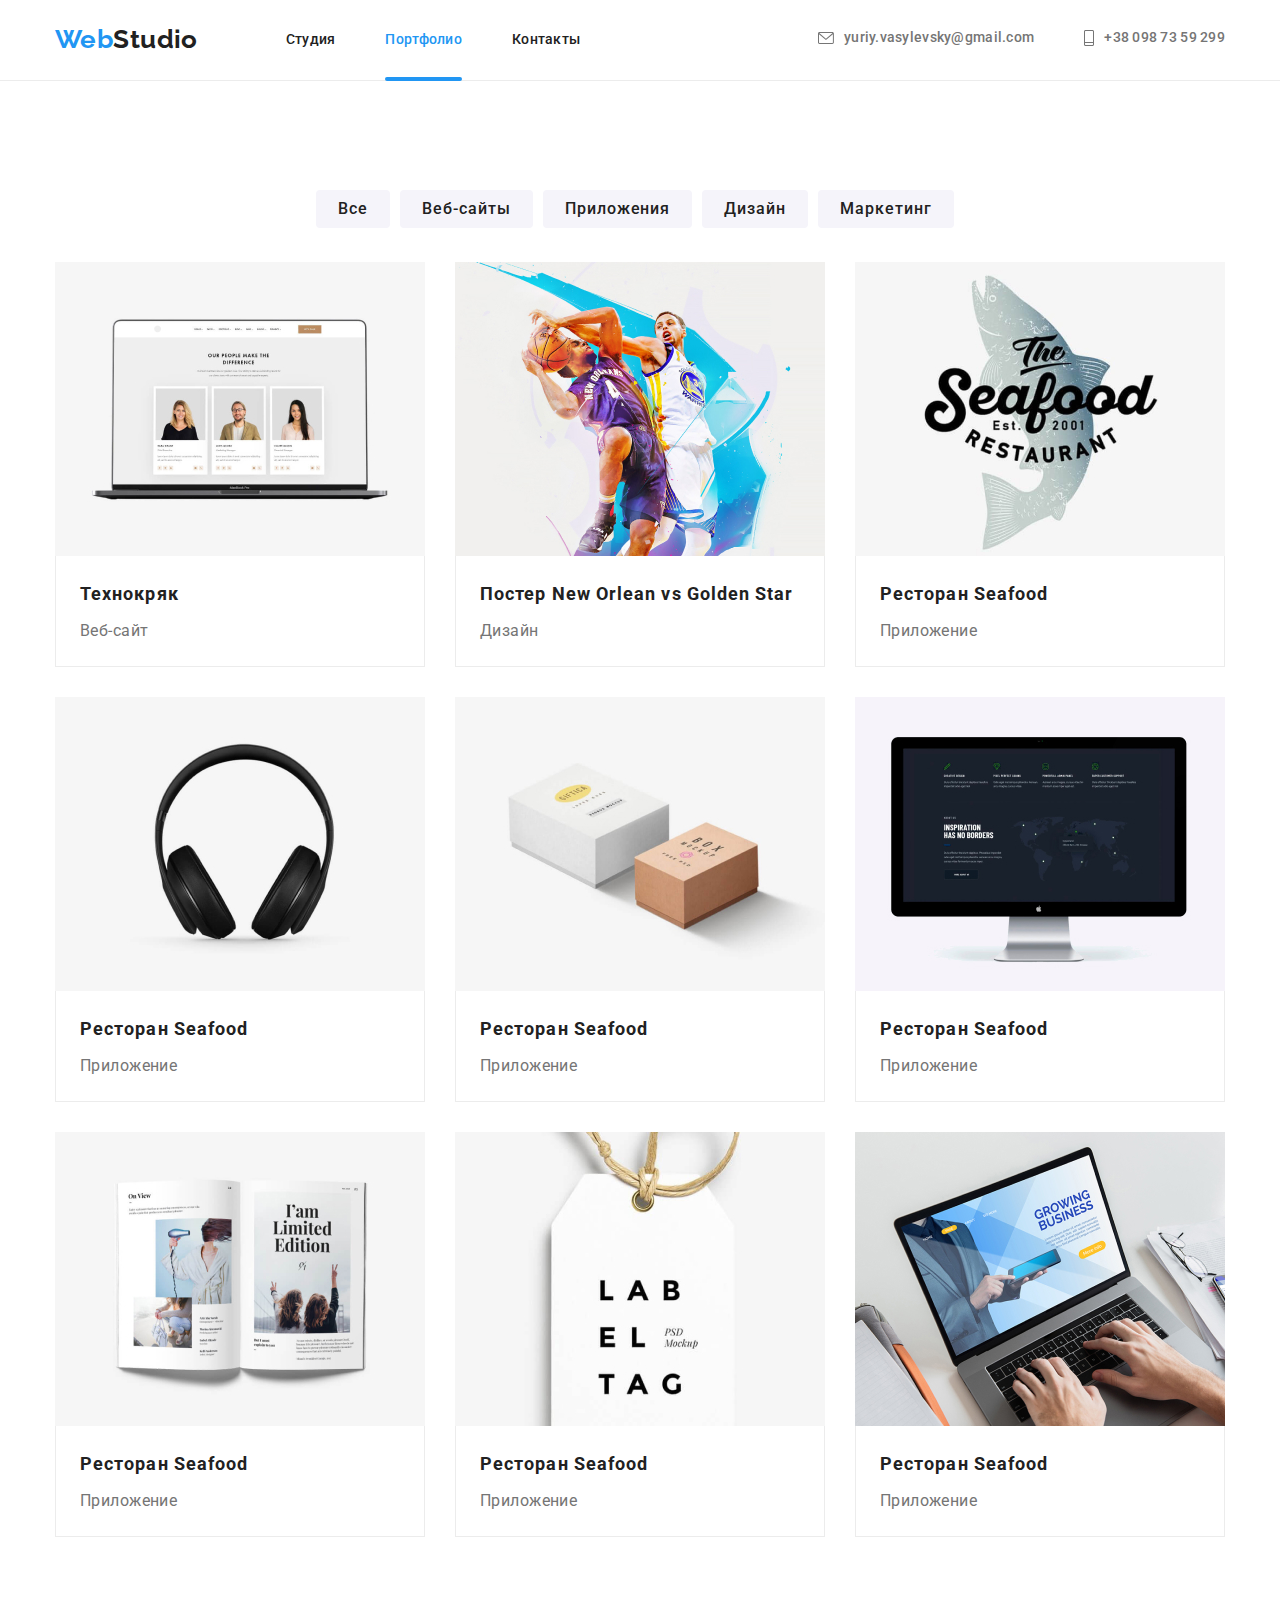
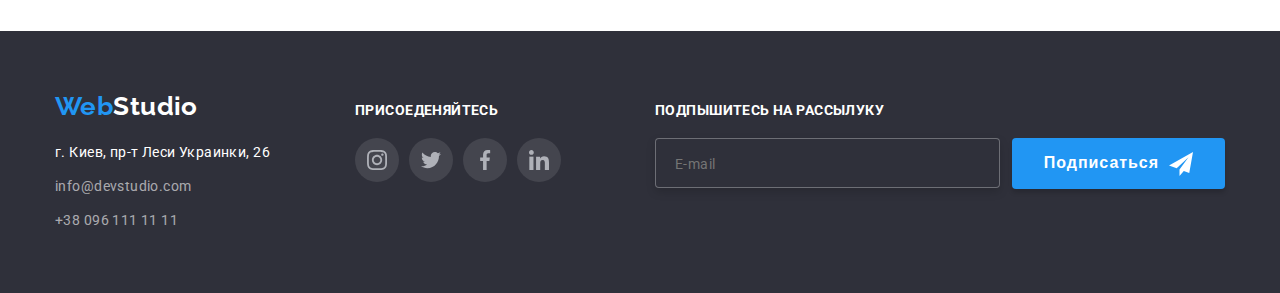
==== commit 35b58a4c: "виправив хедер та герой" ====
--- a/portfolio.html
+++ b/portfolio.html
@@ -25,11 +25,11 @@
 			<nav class="navigation">
 				<ul class="site-nav list">
 					<li class="item ">
-						<a href="/" class="link link-hover current">Студия</a>
-					</li>
-
-					<li class="item">
-						<a href="portfolio.html" class="link link-hover">Портфолио</a>
+						<a href="/" class="link link-hover ">Студия</a>
+					</li>
+
+					<li class="item">
+						<a href="portfolio.html" class="link link-hover current">Портфолио</a>
 					</li>
 
 					<li class="item">
--- a/css/styles.min.css
+++ b/css/styles.min.css
@@ -1,2 +1 @@
-:root{--main-text-color: #757575;--main-title-color:  #212121;--main-accente-color: #2196F3;--white-color: #FFFFFF;--maim-bg-color: #F5F4FA;--accente-bg-color: #2F303A;--main-icon-color:#AFB1B8;--grid-item:1;--grid-margin: 30px;--transform-time: 250ms}body{color:var(--main-text-color);font-family:Roboto, sans-serif;letter-spacing:0.03em;font-size:14px;font-style:normal;margin:0}img{display:block;width:100%;height:auto}html{box-sizing:border-box}*,*::before,*::after{box-sizing:inherit}h1,h2,h3,p{margin-top:0;margin-bottom:0}.list{list-style:none;padding-left:0;margin-top:0;margin-bottom:0}.link{text-decoration:none}.visually-hidden{position:absolute !important;clip:rect(1px 1px 1px 1px);clip:rect(1px, 1px, 1px, 1px);padding:0 !important;border:0 !important;height:1px !important;width:1px !important;overflow:hidden}.container{width:100%;padding-left:15px;padding-right:15px;margin-left:auto;margin-right:auto}@media screen and (min-width: 480px){.container{width:480px}}@media screen and (min-width: 768px){.container{width:768px}}@media screen and (min-width: 1200px){.container{width:1200px}}.button{color:var(--main-title-color);background:var(--white-color);font-weight:700;font-size:16px;line-height:1.88;display:flex;align-items:center;letter-spacing:0.06em;transition:color var(--transform-time) linear,background-color var(--transform-time) linear,box-shadow var(--transform-time) linear;border:0;border-radius:4px;cursor:pointer}.main-button{padding:10px 32px;color:var(--white-color);background:var(--main-accente-color);box-shadow:0px 4px 4px rgba(0,0,0,0.15)}.section-hero .button{position:relative;overflow:hidden;margin-top:30px;margin-left:auto;margin-right:auto}.main-button:hover,.main-button:focus{background:var(--white-color);color:var(--main-title-color)}.filter-button{font-family:Roboto, serif;font-weight:500;line-height:1.62;background:var(--maim-bg-color);padding:6px 22px}.filter-button:hover,.filter-button:focus{background:var(--main-accente-color);color:var(--white-color);box-shadow:0px 3px 1px rgba(0,0,0,0.1),0px 1px 2px rgba(0,0,0,0.08),0px 2px 2px rgba(0,0,0,0.12)}.section-hero .button::before,.section-hero .button::after{content:"";display:block;width:20px;height:20px;transition:transform var(--transform-time) linear}.section-hero .button::before{margin-right:10px;background-image:url(../img/svg/twitter.svg)}.section-hero .button::after{position:absolute;left:32px;top:50%;transform:translateY(calc(-50% + 35px));background-image:url(../img/svg/instagram.svg)}.section-hero .button:hover:before{transform:translateY(-35px)}.section-hero .button:hover::after{transform:translateY(-50%)}.logo{color:var(--main-title-color);font-family:Raleway, sans-serif;font-weight:700;font-size:26px;line-height:1.19}@media screen and (min-width: 480px) and (max-width: 1199px){.logo{font-size:24px}}.backdrop{position:fixed;top:0;left:0;width:100%;height:100%;background-color:rgba(48,49,59,0.507);z-index:100;overflow-y:scroll}.modal{position:absolute;top:50%;left:50%;transform:translate(-50%, -50%);width:100%;max-width:528px;background-color:#fff;border-radius:4px;box-shadow:0px 1px 3px rgba(0,0,0,0.12),0px 1px 1px rgba(0,0,0,0.14),0px 2px 1px rgba(0,0,0,0.2)}@media screen and (max-width: 479px){.modal{width:calc(100% - 30px)}}@media screen and (min-width: 480px) and (max-width: 1199px){.modal{width:100%;max-width:450px}}.is-hidden{opacity:0;visibility:hidden;pointer-events:none}.modal .form{position:relative;display:flex;flex-direction:column;padding:40px}.modal .icon{width:18px;height:18px;margin-right:0;fill:#2a2a2a}.btn-close{position:absolute;top:8px;right:8px;z-index:3;width:30px;height:30px;background-color:#fff;border-radius:50%;border:1px solid rgba(0,0,0,0.1);padding:6px 9px 6px 5px}.btn-close:hover .icon,.btn-close:focus .icon{fill:#2196F3}.form-title{font-weight:700;font-size:20px;line-height:1.15;text-align:center;color:#212121;margin-bottom:12px}.form-field{position:relative;display:flex;flex-direction:column;margin-bottom:10px;margin-bottom:10px;font-weight:400;font-size:12px;line-height:1.16;letter-spacing:0.01em;color:var(--main-text-color)}.form-label{margin-bottom:5px;font-weight:400;font-size:12px;line-height:1.16;letter-spacing:0.01em;color:var(--main-text-color)}.form-input{height:40px;border:1px solid rgba(33,33,33,0.2);border-radius:4px;outline-color:var(--main-accente-color);margin-top:4px;padding-left:42px}.form-field:focus-within .form-icon{fill:var(--main-accente-color)}.form-icon{position:absolute;top:50%;left:12px;width:18px;height:18px;fill:black}.textarea{height:120px;width:100%;border:1px solid rgba(33,33,33,0.2);box-sizing:border-box;border-radius:4px;margin-bottom:20px;resize:none;padding:12px 16px;outline-color:var(--main-accente-color);margin-top:4px}.textarea::placeholder{font-weight:400;font-size:12px;line-height:1.16px;letter-spacing:0.01em;color:rgba(117,117,117,0.5);padding:9px 0px}.form-input-checkbox{margin-right:4px}.form-label-checkbox{position:relative;display:flex;align-items:center;justify-content:center;margin-bottom:20px}.form-label-checkbox .text{font-size:14px;letter-spacing:0.03em;font-weight:400;line-height:1.71;color:var(--main-text-color)}@media screen and (max-width: 1199px){.form-label-checkbox .text{font-size:12px}}.check-icon{display:inline-block;max-width:16px;width:100%;height:15px;border:2px solid #212121;background-color:#fff;border-radius:4px;margin-right:9px;cursor:pointer}.form-input-checkbox:checked+.check-icon{background-image:url(../img/form-svg/check.svg);background-color:var(--main-accente-color);background-origin:border-box;background-size:contain;border-color:var(--main-accente-color)}.form-label-checkbox .linck{color:var(--main-accente-color);margin-left:2px}.modal .button{padding:10px 56px;margin-top:30px;margin-left:auto;margin-right:auto}.form{position:relative}@media screen and (min-width: 480px){.form{display:flex;flex-direction:column;width:100%}}@media screen and (min-width: 1200px){.form{display:flex;flex-direction:row;margin-top:0}}.input-mail::placeholder{font-family:Roboto;font-weight:400;font-size:16px;line-height:1.25;display:flex;align-items:center;color:rgba(255,255,255,0.6)}.input-mail{display:flex;padding:15px;width:100%;height:50px;background-color:var(--accente-bg-color);border:1px solid rgba(255,255,255,0.3);filter:drop-shadow(0px 4px 4px rgba(0,0,0,0.15));border-radius:4px;margin-right:12px;outline-color:var(--main-accente-color)}@media screen and (min-width: 768px){.input-mail{width:450px}}@media screen and (min-width: 1200px){.input-mail{max-width:358px;width:100%}}.label-email{position:absolute;top:50%;left:20px;transform:translateY(-50%);transition:transform var(--transform-time) linear}@media screen and (max-width: 1199px){.label-email{top:25px;left:25px}}.form:focus-within .label-email,.input-mail:not(:placeholder-shown)+.label-email{transform:translate(-21px, -40px)}.btn-icon{width:24px;height:24px;fill:var(--white-color);margin-left:10px;transition:fill var(--transform-time) linear}.button:hover .btn-icon{fill:var(--main-title-color)}.icon{fill:currentColor;margin-right:10px}.icon-mail{width:16px;height:12px}.icon-phone{width:10px;height:16px}.social-icon{width:20px;height:20px;fill:#AFB1B8;transition:fill var(--transform-time) linear}.social-link{width:44px;height:44px;display:flex;justify-content:center;align-items:center;background-color:var(--white-color);border-radius:50%;transition:background-color var(--transform-time) linear}.social-link:hover .social-icon,.social-link:focus .social-icon{fill:var(--white-color)}.social-link:hover,.social-link:focus{background-color:var(--main-accente-color)}.shesdov-link{display:flex;flex-direction:column;justify-content:stretch}.shesdov-link:hover,.shesdov-link:focus{background:#FFFFFF;box-sizing:border-box;box-shadow:0px 1px 1px rgba(0,0,0,0.12),0px 4px 4px rgba(0,0,0,0.06),1px 4px 6px rgba(0,0,0,0.16)}.img-expo{position:relative;overflow:hidden}.portfolio-expo-position{position:absolute;top:0;width:100%;height:100%;padding-right:24px;padding-left:24px;display:flex;align-items:center;background-color:rgba(33,150,243,0.9);opacity:0;transform:translateY(100%);transition:transform var(--transform-time) linear,opacity var(--transform-time) linear,background-color var(--transform-time) linear}.shesdov-link:hover .portfolio-expo-position{opacity:1;transform:translateY(0%)}.expo-text{font-weight:400;font-size:18px;line-height:1.56;color:#FFFFFF}.icon-menu{width:40px;height:40px}.button-menu{display:inline-flex;margin:0;padding:0;border:none;background-color:transparent;z-index:110}@media screen and (min-width: 768px){.button-menu{display:none}}.button-menu .icon-close-menu{display:none}.button-menu.is-open .icon-close-menu{display:block}.button-menu.is-open .icon-open-menu{display:none}.button-menu.is-open{position:fixed;top:15px;right:15px}.mobile-container{position:relative;height:100%;width:100%;display:flex;flex-direction:column;justify-content:flex-end;padding:48px 40px}.mobile-menu{position:fixed;display:none;top:0;left:0;z-index:100;width:100%;height:100vh;background-color:#fff;overflow:hidden}.mobile-menu.is-open{display:block}.site-nav-mobile{margin-bottom:auto}.site-nav-mobile .link{color:var(--main-title-color);font-weight:500;font-size:40px;line-height:1.14;letter-spacing:0.02em;transition:color var(--transform-time) linear}@media screen and (max-width: 479px){.site-nav-mobile .link{font-size:30px}}.site-nav-mobile .item:not(:last-child){margin-bottom:30px}.contact-nav-mobile .link{color:var(--main-text-color);font-weight:500;font-size:34px;line-height:1.14;letter-spacing:0.02em;transition:color var(--transform-time) linear}@media screen and (max-width: 479px){.contact-nav-mobile .link{font-size:22px}}.contact-nav-mobile .linck-font{font-size:24px}@media screen and (max-width: 479px){.contact-nav-mobile .linck-font{font-size:18px}}.contact-nav-mobile .item{margin-bottom:20px}.mobile-social{display:flex;margin-top:64px}.mobile-social .link{font-weight:500;font-size:18px;line-height:1.22;letter-spacing:0.02em;color:#2196F3}@media screen and (max-width: 479px){.mobile-social .link{font-size:12px}}.mobile-social .item{margin-right:20px}.grid{display:flex;flex-wrap:wrap;margin-top:calc(-1 * var(--grid-margin));margin-left:calc(-1 * var(--grid-margin))}.grid-item{margin-top:var(--grid-margin);margin-left:var(--grid-margin);flex-basis:calc(100% / var(--grid-item) - var(--grid-margin))}.section{padding-bottom:94px}.header{top:0;left:0;right:0;padding-top:24px;padding-bottom:25px;border-bottom:1px solid #ECECEC;background-color:#fff;z-index:100}@media screen and (max-width: 767px){.header{padding-top:5px;padding-bottom:5px}}.header .container{display:flex;align-items:center}@media screen and (max-width: 1199px){.header .container{justify-content:space-between}}@media screen and (min-width: 1200px){.header .container{justify-content:flex-end}}@media screen and (min-width: 1200px){.header .logo{margin-right:88px}}.site-nav .item:not(:last-child),.contact-nav .item:not(:last-child){margin-right:50px}@media screen and (min-width: 480px) and (max-width: 1199px){.contact-nav .item:not(:last-child){margin-right:0}}@media screen and (min-width: 480px) and (max-width: 1199px){.contact-nav .item:last-child{margin-top:10px}}@media screen and (min-width: 1200px){.contact-nav{margin-left:auto}}.site-nav,.contact-nav{display:inline-flex;transition:color var(--transform-time) linear}@media screen and (max-width: 767px){.site-nav,.contact-nav{display:none}}@media screen and (min-width: 768px) and (max-width: 1199px){.contact-nav{flex-direction:column;display:inline-flex}}.logo-blue{color:var(--main-accente-color)}.site-nav .link{color:var(--main-title-color);font-weight:500;font-size:14px;line-height:1.14;letter-spacing:0.02em;transition:color var(--transform-time) linear}.site-nav .link:hover,.site-nav .link:focus,.contact-nav .link:hover,.contact-nav .link:focus{color:var(--main-accente-color)}.contact-nav .link{color:var(--main-text-color);font-weight:500;font-size:14px;line-height:1.14;letter-spacing:0.02em;transition:color var(--transform-time) linear}@media screen and (min-width: 480px) and (max-width: 1199px){.contact-nav .link{font-size:12px}}.contact-nav-link{display:inline-flex;align-items:center}.link-hover:after{position:absolute;content:"";display:block;width:100%;height:4px;background-color:var(--main-accente-color);bottom:-33px;border-radius:4px;opacity:0;transition:opacity var(--transform-time) linear}.link-hover:hover:after{opacity:1}.header .current{color:var(--main-accente-color)}.header .current::after{position:absolute;content:"";display:block;width:100%;height:4px;background-color:currentColor;bottom:-33px;border-radius:4px;opacity:1}.navigation .item{position:relative}.content-hero{max-width:696px;margin-left:auto;margin-right:auto;text-align:center}@media screen and (max-width: 1199px){.content-hero{max-width:360px}}.section-hero{padding-top:200px;padding-bottom:200px;background-image:linear-gradient(#C4C4C4, #C4C4C4);background-image:linear-gradient(rgba(47,48,58,0.4), rgba(47,48,58,0.4)),url(../img/bg/bg.jpg);background-repeat:no-repeat;background-size:cover;max-width:1600px;background-position:center;margin-right:auto;margin-left:auto}.hero-title{color:var(--white-color);font-weight:900;font-size:44px;line-height:1.36;text-align:center;letter-spacing:0.06em;text-transform:uppercase}@media screen and (max-width: 1199px){.hero-title{font-size:26px}}.section-advantages{padding-top:94px;padding-bottom:94px}.section-advantages-list .title{color:var(--main-title-color);font-weight:700;font-size:14px;line-height:1.14;text-transform:uppercase}.section-advantages-list .text{font-weight:400;font-size:14px;line-height:1.71}.section-advantages .grid-item{--grid-item:1}@media screen and (min-width: 768px){.section-advantages .grid-item{--grid-item:2}}@media screen and (min-width: 1200px){.section-advantages .grid-item{--grid-item:4}}.section-advantages-item::before{content:" ";display:block;height:120px;background-position:center;margin-bottom:30px;background-color:var(--maim-bg-color);border-radius:10px;background-repeat:no-repeat}.antenna:before{background-image:url(../img/svg/antenna.svg)}.diagram:before{background-image:url(../img/svg/diagram.svg)}.clock:before{background-image:url(../img/svg/clock.svg)}.astronaut:before{background-image:url(../img/svg/astronaut.svg)}@media screen and (max-width: 1199px){.section-work{display:none;background-color:aqua}}.section-work .grid-item{--grid-item:3}.section-titlle{color:var(--main-title-color);font-weight:700;font-size:36px;line-height:1.17;text-align:center;margin-bottom:50px}.work-thumb{position:relative}.work-position{position:absolute;bottom:0;left:0;width:100%;height:70px;background-color:rgba(47,48,58,0.8);display:flex;align-items:center;justify-content:center}.work-position .footer-section-titlle{margin:0}.section-teem{background-color:var(--maim-bg-color)}.section-teem .grid-item{--grid-item:1}@media screen and (min-width: 768px){.section-teem .grid-item{--grid-item:2}}@media screen and (min-width: 1200px){.section-teem .grid-item{--grid-item:4}}.section-teem-list .title{color:var(--main-title-color);font-weight:500;font-size:16px;line-height:1.19;text-align:center}.section-teem-list .text{font-weight:400;font-size:16px;line-height:19px;text-align:center}.team-expo .title{text-align:center;padding-top:30px;padding-bottom:10px}.team-expo .text{padding-bottom:30px;margin:0}.team-expo{text-align:center}.section-teem-list .item{background:#FFFFFF;box-shadow:0px 1px 3px rgba(0,0,0,0.12),0px 1px 1px rgba(0,0,0,0.14),0px 2px 1px rgba(0,0,0,0.2);border-radius:0px 0px 4px 4px}.social-list{display:inline-flex;text-align:center;margin-bottom:30px}.social-item:not(:last-child){margin-right:10px}.client-link{border:1px solid var(--main-icon-color);fill:var(--main-icon-color);border-radius:4px;height:90px;display:flex;justify-content:center;align-items:center;transition:border var(--transform-time) linear}.section-client .grid-item{--grid-item:2}@media screen and (min-width: 768px){.section-client .grid-item{--grid-item:3}}@media screen and (min-width: 1200px){.section-client .grid-item{--grid-item:6}}.client-link .icon{fill:var(--main-text-color);transition:fill var(--transform-time) linear}.client-link:hover .icon,.client-link:focus .icon{fill:var(--main-accente-color)}.client-link:hover,.client-link:focus{--main-icon-color:var(--main-accente-color)}.list-client li:nth-child(1) svg{width:45px;height:50px}.list-client li:nth-child(2) svg{width:40px;height:52px}.list-client li:nth-child(3) svg{width:41px;height:43px}.list-client li:nth-child(4) svg{width:80px;height:42px}.list-client li:nth-child(5) svg{width:59px;height:47px}.list-client li:nth-child(6) .icon{width:88px;height:45px}.footer{background:var(--accente-bg-color)}.footer-section-titlle{font-weight:700;line-height:1.14;text-transform:uppercase;color:#FFFFFF;font-size:14px;margin-bottom:20px}.footer .logo{color:var(--white-color);display:block;padding-top:60px}.footer-list{padding-top:20px;padding-bottom:60px}@media screen and (max-width: 767px){.footer-list{text-align:center}}.link-adres{color:var(--white-color);font-weight:400;font-size:14px;line-height:1.71;text-decoration:none;transition:color var(--transform-time) linear}.footer-list .link{color:rgba(255,255,255,0.6);font-weight:400;font-size:14px;line-height:1.71;transition:color var(--transform-time) linear}.footer-list .link:hover,.footer-list .link:focus,.link-adres:hover,.link-adres:focus{color:var(--main-accente-color)}.footer-list .item:not(:last-child){padding-bottom:10px}.flex{display:flex;flex-direction:column;justify-content:center;align-items:center}@media screen and (min-width: 768px){.flex{display:flex;flex-direction:row;flex-wrap:wrap;justify-content:space-around;align-items:baseline}}@media screen and (min-width: 1200px){.flex{display:flex;flex-direction:row;justify-content:space-between;align-items:baseline}}.footer .grid{--grid-item: 3}@media screen and (max-width: 767px){.adres{display:flex;align-items:center;flex-direction:column}}@media screen and (min-width: 768px) and (max-width: 1199px){.adres{flex-basis:calc(100% - 30px)/2;text-align:center}}@media screen and (min-width: 1200px){.adres{flex-basis:calc(50% / 2 - 45px)}}@media screen and (max-width: 767px){.footer-social-list{display:flex;align-items:center;flex-direction:column;margin-bottom:60px}}@media screen and (min-width: 768px) and (max-width: 1199px){.footer-social-list{flex-basis:calc(100% - 30px)/2;text-align:center}}@media screen and (min-width: 1200px){.footer-social-list{flex-basis:calc(50% / 2 - 45px)}}@media screen and (max-width: 767px){.podpiska{text-align:center;flex-direction:column;width:100%}}@media screen and (min-width: 768px) and (max-width: 1199px){.podpiska{text-align:center}}@media screen and (min-width: 1200px){.podpiska{flex-basis:calc(50% - 15px)}}@media screen and (max-width: 767px){.footer .button{margin-top:20px;margin-bottom:30px;margin-right:auto;margin-left:auto}}@media screen and (min-width: 768px) and (max-width: 1199px){.footer .button{margin-top:20px;margin-bottom:30px;margin-right:auto;margin-left:auto}}.footer .social-link{background:rgba(255,255,255,0.1)}.footer .social-link:hover,.footer .social-link:focus{background:var(--main-accente-color)}.portfolio-section .title{color:var(--main-title-color);font-weight:700;font-size:18px;line-height:2.0;letter-spacing:0.06em}.portfolio-section .text{font-weight:400;font-size:16px;line-height:1.87;color:#757575}.portfolio-section .grid-item{--grid-item:1}@media screen and (min-width: 768px){.portfolio-section .grid-item{--grid-item:2}}@media screen and (min-width: 1200px){.portfolio-section .grid-item{--grid-item:3}}.portfolio-expo{border-left:1px solid #ECECEC;border-right:1px solid #ECECEC;border-bottom:1px solid #ECECEC;padding:20px 24px;display:inline-block}.portfolio-expo .text{margin:0;padding-top:4px}.filter{padding-top:94px;padding-bottom:34px}.filter-list{display:flex;flex-wrap:wrap;align-items:center}@media screen and (min-width: 768px){.filter-list{justify-content:center}}.filter-list .item{margin-right:10px;margin-top:15px}
-/*# sourceMappingURL=styles.min.css.map */+:root{--main-text-color: #757575;--main-title-color: #212121;--main-accente-color: #2196F3;--white-color: #FFFFFF;--maim-bg-color: #F5F4FA;--accente-bg-color: #2F303A;--main-icon-color:#AFB1B8;--grid-item:1;--grid-margin: 30px;--transform-time: 250ms}body{color:var(--main-text-color);font-family:Roboto,sans-serif;letter-spacing:.03em;font-size:14px;font-style:normal;margin:0}img{display:block;width:100%;height:auto}html{box-sizing:border-box}*,*::before,*::after{box-sizing:inherit}h1,h2,h3,p{margin-top:0;margin-bottom:0}.list{list-style:none;padding-left:0;margin-top:0;margin-bottom:0}.link{text-decoration:none}.visually-hidden{position:absolute !important;clip:rect(1px 1px 1px 1px);clip:rect(1px, 1px, 1px, 1px);padding:0 !important;border:0 !important;height:1px !important;width:1px !important;overflow:hidden}.container{width:100%;padding-left:15px;padding-right:15px;margin-left:auto;margin-right:auto}@media screen and (min-width: 480px){.container{width:480px}}@media screen and (min-width: 768px){.container{width:768px}}@media screen and (min-width: 1200px){.container{width:1200px}}.button{color:var(--main-title-color);background:var(--white-color);font-weight:700;font-size:16px;line-height:1.88;display:flex;align-items:center;letter-spacing:.06em;transition:color var(--transform-time) linear,background-color var(--transform-time) linear,box-shadow var(--transform-time) linear;border:0;border-radius:4px;cursor:pointer}.main-button{padding:10px 32px;color:var(--white-color);background:var(--main-accente-color);box-shadow:0px 4px 4px rgba(0,0,0,.15)}.section-hero .button{position:relative;overflow:hidden;margin-top:30px;margin-left:auto;margin-right:auto}.main-button:hover,.main-button:focus{background:var(--white-color);color:var(--main-title-color)}.filter-button{font-family:Roboto,serif;font-weight:500;line-height:1.62;background:var(--maim-bg-color);padding:6px 22px}.filter-button:hover,.filter-button:focus{background:var(--main-accente-color);color:var(--white-color);box-shadow:0px 3px 1px rgba(0,0,0,.1),0px 1px 2px rgba(0,0,0,.08),0px 2px 2px rgba(0,0,0,.12)}.section-hero .button::before,.section-hero .button::after{content:"";display:block;width:20px;height:20px;transition:transform var(--transform-time) linear}.section-hero .button::before{margin-right:10px;background-image:url(../img/svg/twitter.svg)}.section-hero .button::after{position:absolute;left:32px;top:50%;transform:translateY(calc(-50% + 35px));background-image:url(../img/svg/instagram.svg)}.section-hero .button:hover:before{transform:translateY(-35px)}.section-hero .button:hover::after{transform:translateY(-50%)}.logo{color:var(--main-title-color);font-family:Raleway,sans-serif;font-weight:700;font-size:26px;line-height:1.19}@media screen and (min-width: 480px)and (max-width: 1199px){.logo{font-size:24px}}.backdrop{position:fixed;top:0;left:0;width:100%;height:100%;background-color:rgba(48,49,59,.507);z-index:100;overflow-y:scroll}.modal{position:absolute;top:50%;left:50%;transform:translate(-50%, -50%);width:100%;max-width:528px;background-color:#fff;border-radius:4px;box-shadow:0px 1px 3px rgba(0,0,0,.12),0px 1px 1px rgba(0,0,0,.14),0px 2px 1px rgba(0,0,0,.2)}@media screen and (max-width: 479px){.modal{width:calc(100% - 30px)}}@media screen and (min-width: 480px)and (max-width: 1199px){.modal{width:100%;max-width:450px}}.is-hidden{opacity:0;visibility:hidden;pointer-events:none}.modal .form{position:relative;display:flex;flex-direction:column;padding:40px}.modal .icon{width:18px;height:18px;margin-right:0;fill:#2a2a2a}.btn-close{position:absolute;top:8px;right:8px;z-index:3;width:30px;height:30px;background-color:#fff;border-radius:50%;border:1px solid rgba(0,0,0,.1);padding:6px 9px 6px 5px}.btn-close:hover .icon,.btn-close:focus .icon{fill:#2196f3}.form-title{font-weight:700;font-size:20px;line-height:1.15;text-align:center;color:#212121;margin-bottom:12px}.form-field{position:relative;display:flex;flex-direction:column;margin-bottom:10px;margin-bottom:10px;font-weight:400;font-size:12px;line-height:1.16;letter-spacing:.01em;color:var(--main-text-color)}.form-label{margin-bottom:5px;font-weight:400;font-size:12px;line-height:1.16;letter-spacing:.01em;color:var(--main-text-color)}.form-input{height:40px;border:1px solid rgba(33,33,33,.2);border-radius:4px;outline-color:var(--main-accente-color);margin-top:4px;padding-left:42px}.form-field:focus-within .form-icon{fill:var(--main-accente-color)}.form-icon{position:absolute;top:50%;left:12px;width:18px;height:18px;fill:#000}.textarea{height:120px;width:100%;border:1px solid rgba(33,33,33,.2);box-sizing:border-box;border-radius:4px;margin-bottom:20px;resize:none;padding:12px 16px;outline-color:var(--main-accente-color);margin-top:4px}.textarea::placeholder{font-weight:400;font-size:12px;line-height:1.16px;letter-spacing:.01em;color:rgba(117,117,117,.5);padding:9px 0px}.form-input-checkbox{margin-right:4px}.form-label-checkbox{position:relative;display:flex;align-items:center;justify-content:center;margin-bottom:20px}.form-label-checkbox .text{font-size:14px;letter-spacing:.03em;font-weight:400;line-height:1.71;color:var(--main-text-color)}@media screen and (max-width: 1199px){.form-label-checkbox .text{font-size:12px}}.check-icon{display:inline-block;max-width:16px;width:100%;height:15px;border:2px solid #212121;background-color:#fff;border-radius:4px;margin-right:9px;cursor:pointer}.form-input-checkbox:checked+.check-icon{background-image:url(../img/form-svg/check.svg);background-color:var(--main-accente-color);background-origin:border-box;background-size:contain;border-color:var(--main-accente-color)}.form-label-checkbox .linck{color:var(--main-accente-color);margin-left:2px}.modal .button{padding:10px 56px;margin-top:30px;margin-left:auto;margin-right:auto}.form{position:relative}@media screen and (min-width: 480px){.form{display:flex;flex-direction:column;width:100%}}@media screen and (min-width: 1200px){.form{display:flex;flex-direction:row;margin-top:0}}.input-mail::placeholder{font-family:Roboto;font-weight:400;font-size:16px;line-height:1.25;display:flex;align-items:center;color:rgba(255,255,255,.6)}.input-mail{display:flex;padding:15px;width:100%;height:50px;background-color:var(--accente-bg-color);border:1px solid rgba(255,255,255,.3);filter:drop-shadow(0px 4px 4px rgba(0, 0, 0, 0.15));border-radius:4px;margin-right:12px;outline-color:var(--main-accente-color)}@media screen and (min-width: 768px){.input-mail{width:450px}}@media screen and (min-width: 1200px){.input-mail{max-width:358px;width:100%}}.label-email{position:absolute;top:50%;left:20px;transform:translateY(-50%);transition:transform var(--transform-time) linear}@media screen and (max-width: 1199px){.label-email{top:25px;left:25px}}.form:focus-within .label-email,.input-mail:not(:placeholder-shown)+.label-email{transform:translate(-21px, -40px)}.btn-icon{width:24px;height:24px;fill:var(--white-color);margin-left:10px;transition:fill var(--transform-time) linear}.button:hover .btn-icon{fill:var(--main-title-color)}.icon{fill:currentColor;margin-right:10px}.icon-mail{width:16px;height:12px}.icon-phone{width:10px;height:16px}.social-icon{width:20px;height:20px;fill:#afb1b8;transition:fill var(--transform-time) linear}.social-link{width:44px;height:44px;display:flex;justify-content:center;align-items:center;background-color:var(--white-color);border-radius:50%;transition:background-color var(--transform-time) linear}.social-link:hover .social-icon,.social-link:focus .social-icon{fill:var(--white-color)}.social-link:hover,.social-link:focus{background-color:var(--main-accente-color)}.shesdov-link{display:flex;flex-direction:column;justify-content:stretch}.shesdov-link:hover,.shesdov-link:focus{background:#fff;box-sizing:border-box;box-shadow:0px 1px 1px rgba(0,0,0,.12),0px 4px 4px rgba(0,0,0,.06),1px 4px 6px rgba(0,0,0,.16)}.img-expo{position:relative;overflow:hidden}.portfolio-expo-position{position:absolute;top:0;width:100%;height:100%;padding-right:24px;padding-left:24px;display:flex;align-items:center;background-color:rgba(33,150,243,.9);opacity:0;transform:translateY(100%);transition:transform var(--transform-time) linear,opacity var(--transform-time) linear,background-color var(--transform-time) linear}.shesdov-link:hover .portfolio-expo-position{opacity:1;transform:translateY(0%)}.expo-text{font-weight:400;font-size:18px;line-height:1.56;color:#fff}.icon-menu{width:40px;height:40px}.button-menu{display:inline-flex;margin:0;padding:0;border:none;background-color:rgba(0,0,0,0);z-index:110}@media screen and (min-width: 768px){.button-menu{display:none}}.button-menu .icon-close-menu{display:none}.button-menu.is-open .icon-close-menu{display:block}.button-menu.is-open .icon-open-menu{display:none}.button-menu.is-open{position:fixed;top:15px;right:15px}.mobile-container{position:relative;height:100%;width:100%;display:flex;flex-direction:column;justify-content:flex-end;padding:48px 40px}.mobile-menu{position:fixed;display:none;top:0;left:0;z-index:100;width:100%;height:100vh;background-color:#fff;overflow:hidden}.mobile-menu.is-open{display:block}.site-nav-mobile{margin-bottom:auto}.site-nav-mobile .link{color:var(--main-title-color);font-weight:500;font-size:40px;line-height:1.14;letter-spacing:.02em;transition:color var(--transform-time) linear}@media screen and (max-width: 479px){.site-nav-mobile .link{font-size:30px}}.site-nav-mobile .item:not(:last-child){margin-bottom:30px}.contact-nav-mobile .link{color:var(--main-text-color);font-weight:500;font-size:34px;line-height:1.14;letter-spacing:.02em;transition:color var(--transform-time) linear}@media screen and (max-width: 479px){.contact-nav-mobile .link{font-size:22px}}.contact-nav-mobile .linck-font{font-size:24px}@media screen and (max-width: 479px){.contact-nav-mobile .linck-font{font-size:18px}}.contact-nav-mobile .item{margin-bottom:20px}.mobile-social{display:flex;margin-top:64px}.mobile-social .link{font-weight:500;font-size:18px;line-height:1.22;letter-spacing:.02em;color:#2196f3}@media screen and (max-width: 479px){.mobile-social .link{font-size:12px}}.mobile-social .item{margin-right:20px}.grid{display:flex;flex-wrap:wrap;margin-top:calc(-1*var(--grid-margin));margin-left:calc(-1*var(--grid-margin))}.grid-item{margin-top:var(--grid-margin);margin-left:var(--grid-margin);flex-basis:calc(100%/var(--grid-item) - var(--grid-margin))}.section{padding-bottom:94px}.header{top:0;left:0;right:0;padding-top:24px;padding-bottom:25px;border-bottom:1px solid #ececec;background-color:#fff;z-index:100}@media screen and (max-width: 767px){.header{padding-top:5px;padding-bottom:5px}}.header .container{display:flex;align-items:center}@media screen and (max-width: 1199px){.header .container{justify-content:space-between}}@media screen and (min-width: 1200px){.header .container{justify-content:flex-end}}@media screen and (min-width: 1200px){.header .logo{margin-right:88px}}.site-nav .item:not(:last-child),.contact-nav .item:not(:last-child){margin-right:50px}@media screen and (min-width: 480px)and (max-width: 1199px){.contact-nav .item:not(:last-child){margin-right:0}}@media screen and (min-width: 480px)and (max-width: 1199px){.contact-nav .item:last-child{margin-top:10px}}@media screen and (min-width: 1200px){.contact-nav{margin-left:auto}}.site-nav,.contact-nav{display:inline-flex;transition:color var(--transform-time) linear}@media screen and (max-width: 767px){.site-nav,.contact-nav{display:none}}@media screen and (min-width: 768px)and (max-width: 1199px){.contact-nav{flex-direction:column;display:inline-flex}}.logo-blue{color:var(--main-accente-color)}.site-nav .link{color:var(--main-title-color);font-weight:500;font-size:14px;line-height:1.14;letter-spacing:.02em;transition:color var(--transform-time) linear}.site-nav .link:hover,.site-nav .link:focus,.contact-nav .link:hover,.contact-nav .link:focus{color:var(--main-accente-color)}.contact-nav .link{color:var(--main-text-color);font-weight:500;font-size:14px;line-height:1.14;letter-spacing:.02em;transition:color var(--transform-time) linear}@media screen and (min-width: 480px)and (max-width: 1199px){.contact-nav .link{font-size:12px}}.contact-nav-link{display:inline-flex;align-items:center}.link-hover:after{position:absolute;content:"";display:block;width:100%;height:4px;background-color:var(--main-accente-color);bottom:-33px;border-radius:4px;opacity:0;transition:opacity var(--transform-time) linear}.link-hover:hover:after{opacity:1}.header .current{color:var(--main-accente-color)}.header .current::after{position:absolute;content:"";display:block;width:100%;height:4px;background-color:currentColor;bottom:-33px;border-radius:4px;opacity:1}.navigation .item{position:relative}.content-hero{max-width:696px;margin-left:auto;margin-right:auto}@media screen and (max-width: 1199px){.content-hero{max-width:360px}}.section-hero{display:flex;align-items:center;background-image:linear-gradient(rgba(47, 48, 58, 0.4), rgba(47, 48, 58, 0.4)),url(../img/bg/bg.jpg);background-repeat:no-repeat;background-size:cover;max-width:1600px;height:auto;margin-right:auto;margin-left:auto;min-height:600px}@media screen and (min-width: 768px)and (max-width: 1199px){.section-hero{max-width:1200px;min-height:400px;background-image:linear-gradient(rgba(47, 48, 58, 0.4), rgba(47, 48, 58, 0.4)),url(../img/bg/tablet-bg.png)}}@media screen and (max-width: 767px){.section-hero{max-width:480px;min-height:400px;background-image:linear-gradient(rgba(47, 48, 58, 0.4), rgba(47, 48, 58, 0.4)),url(../img/bg/mob-bg.png)}}.hero-title{color:var(--white-color);font-weight:900;font-size:44px;line-height:1.36;text-align:center;letter-spacing:.06em;text-transform:uppercase}@media screen and (max-width: 1199px){.hero-title{font-size:26px}}.section-advantages{padding-top:94px;padding-bottom:94px}.section-advantages-list .title{color:var(--main-title-color);font-weight:700;font-size:14px;line-height:1.14;text-transform:uppercase}.section-advantages-list .text{font-weight:400;font-size:14px;line-height:1.71}.section-advantages .grid-item{--grid-item:1}@media screen and (min-width: 768px){.section-advantages .grid-item{--grid-item:2}}@media screen and (min-width: 1200px){.section-advantages .grid-item{--grid-item:4}}.section-advantages-item::before{content:" ";display:block;height:120px;background-position:center;margin-bottom:30px;background-color:var(--maim-bg-color);border-radius:10px;background-repeat:no-repeat}.antenna:before{background-image:url(../img/svg/antenna.svg)}.diagram:before{background-image:url(../img/svg/diagram.svg)}.clock:before{background-image:url(../img/svg/clock.svg)}.astronaut:before{background-image:url(../img/svg/astronaut.svg)}@media screen and (max-width: 1199px){.section-work{display:none;background-color:aqua}}.section-work .grid-item{--grid-item:3}.section-titlle{color:var(--main-title-color);font-weight:700;font-size:36px;line-height:1.17;text-align:center;margin-bottom:50px}.work-thumb{position:relative}.work-position{position:absolute;bottom:0;left:0;width:100%;height:70px;background-color:rgba(47,48,58,.8);display:flex;align-items:center;justify-content:center}.work-position .footer-section-titlle{margin:0}.section-teem{background-color:var(--maim-bg-color)}.section-teem .grid-item{--grid-item:1}@media screen and (min-width: 768px){.section-teem .grid-item{--grid-item:2}}@media screen and (min-width: 1200px){.section-teem .grid-item{--grid-item:4}}.section-teem-list .title{color:var(--main-title-color);font-weight:500;font-size:16px;line-height:1.19;text-align:center}.section-teem-list .text{font-weight:400;font-size:16px;line-height:19px;text-align:center}.team-expo .title{text-align:center;padding-top:30px;padding-bottom:10px}.team-expo .text{padding-bottom:30px;margin:0}.team-expo{text-align:center}.section-teem-list .item{background:#fff;box-shadow:0px 1px 3px rgba(0,0,0,.12),0px 1px 1px rgba(0,0,0,.14),0px 2px 1px rgba(0,0,0,.2);border-radius:0px 0px 4px 4px}.social-list{display:inline-flex;text-align:center;margin-bottom:30px}.social-item:not(:last-child){margin-right:10px}.client-link{border:1px solid var(--main-icon-color);fill:var(--main-icon-color);border-radius:4px;height:90px;display:flex;justify-content:center;align-items:center;transition:border var(--transform-time) linear}.section-client .grid-item{--grid-item:2}@media screen and (min-width: 768px){.section-client .grid-item{--grid-item:3}}@media screen and (min-width: 1200px){.section-client .grid-item{--grid-item:6}}.client-link .icon{fill:var(--main-text-color);transition:fill var(--transform-time) linear}.client-link:hover .icon,.client-link:focus .icon{fill:var(--main-accente-color)}.client-link:hover,.client-link:focus{--main-icon-color:var(--main-accente-color)}.list-client li:nth-child(1) svg{width:45px;height:50px}.list-client li:nth-child(2) svg{width:40px;height:52px}.list-client li:nth-child(3) svg{width:41px;height:43px}.list-client li:nth-child(4) svg{width:80px;height:42px}.list-client li:nth-child(5) svg{width:59px;height:47px}.list-client li:nth-child(6) .icon{width:88px;height:45px}.footer{background:var(--accente-bg-color)}.footer-section-titlle{font-weight:700;line-height:1.14;text-transform:uppercase;color:#fff;font-size:14px;margin-bottom:20px}.footer .logo{color:var(--white-color);display:block;padding-top:60px}.footer-list{padding-top:20px;padding-bottom:60px}@media screen and (max-width: 767px){.footer-list{text-align:center}}.link-adres{color:var(--white-color);font-weight:400;font-size:14px;line-height:1.71;text-decoration:none;transition:color var(--transform-time) linear}.footer-list .link{color:rgba(255,255,255,.6);font-weight:400;font-size:14px;line-height:1.71;transition:color var(--transform-time) linear}.footer-list .link:hover,.footer-list .link:focus,.link-adres:hover,.link-adres:focus{color:var(--main-accente-color)}.footer-list .item:not(:last-child){padding-bottom:10px}.flex{display:flex;flex-direction:column;justify-content:center;align-items:center}@media screen and (min-width: 768px){.flex{display:flex;flex-direction:row;flex-wrap:wrap;justify-content:space-around;align-items:baseline}}@media screen and (min-width: 1200px){.flex{display:flex;flex-direction:row;justify-content:space-between;align-items:baseline}}.footer .grid{--grid-item: 3}@media screen and (max-width: 767px){.adres{display:flex;align-items:center;flex-direction:column}}@media screen and (min-width: 768px)and (max-width: 1199px){.adres{flex-basis:calc(100% - 30px)/2;text-align:center}}@media screen and (min-width: 1200px){.adres{flex-basis:calc(25% - 45px)}}@media screen and (max-width: 767px){.footer-social-list{display:flex;align-items:center;flex-direction:column;margin-bottom:60px}}@media screen and (min-width: 768px)and (max-width: 1199px){.footer-social-list{flex-basis:calc(100% - 30px)/2;text-align:center}}@media screen and (min-width: 1200px){.footer-social-list{flex-basis:calc(25% - 45px)}}@media screen and (max-width: 767px){.podpiska{text-align:center;flex-direction:column;width:100%}}@media screen and (min-width: 768px)and (max-width: 1199px){.podpiska{text-align:center}}@media screen and (min-width: 1200px){.podpiska{flex-basis:calc(50% - 15px)}}@media screen and (max-width: 767px){.footer .button{margin-top:20px;margin-bottom:30px;margin-right:auto;margin-left:auto}}@media screen and (min-width: 768px)and (max-width: 1199px){.footer .button{margin-top:20px;margin-bottom:30px;margin-right:auto;margin-left:auto}}.footer .social-link{background:rgba(255,255,255,.1)}.footer .social-link:hover,.footer .social-link:focus{background:var(--main-accente-color)}.portfolio-section .title{color:var(--main-title-color);font-weight:700;font-size:18px;line-height:2;letter-spacing:.06em}.portfolio-section .text{font-weight:400;font-size:16px;line-height:1.87;color:#757575}.portfolio-section .grid-item{--grid-item:1}@media screen and (min-width: 768px){.portfolio-section .grid-item{--grid-item:2}}@media screen and (min-width: 1200px){.portfolio-section .grid-item{--grid-item:3}}.portfolio-expo{border-left:1px solid #ececec;border-right:1px solid #ececec;border-bottom:1px solid #ececec;padding:20px 24px;display:inline-block}.portfolio-expo .text{margin:0;padding-top:4px}.filter{padding-top:94px;padding-bottom:34px}.filter-list{display:flex;flex-wrap:wrap;align-items:center}@media screen and (min-width: 768px){.filter-list{justify-content:center}}.filter-list .item{margin-right:10px;margin-top:15px}/*# sourceMappingURL=styles.min.css.map */